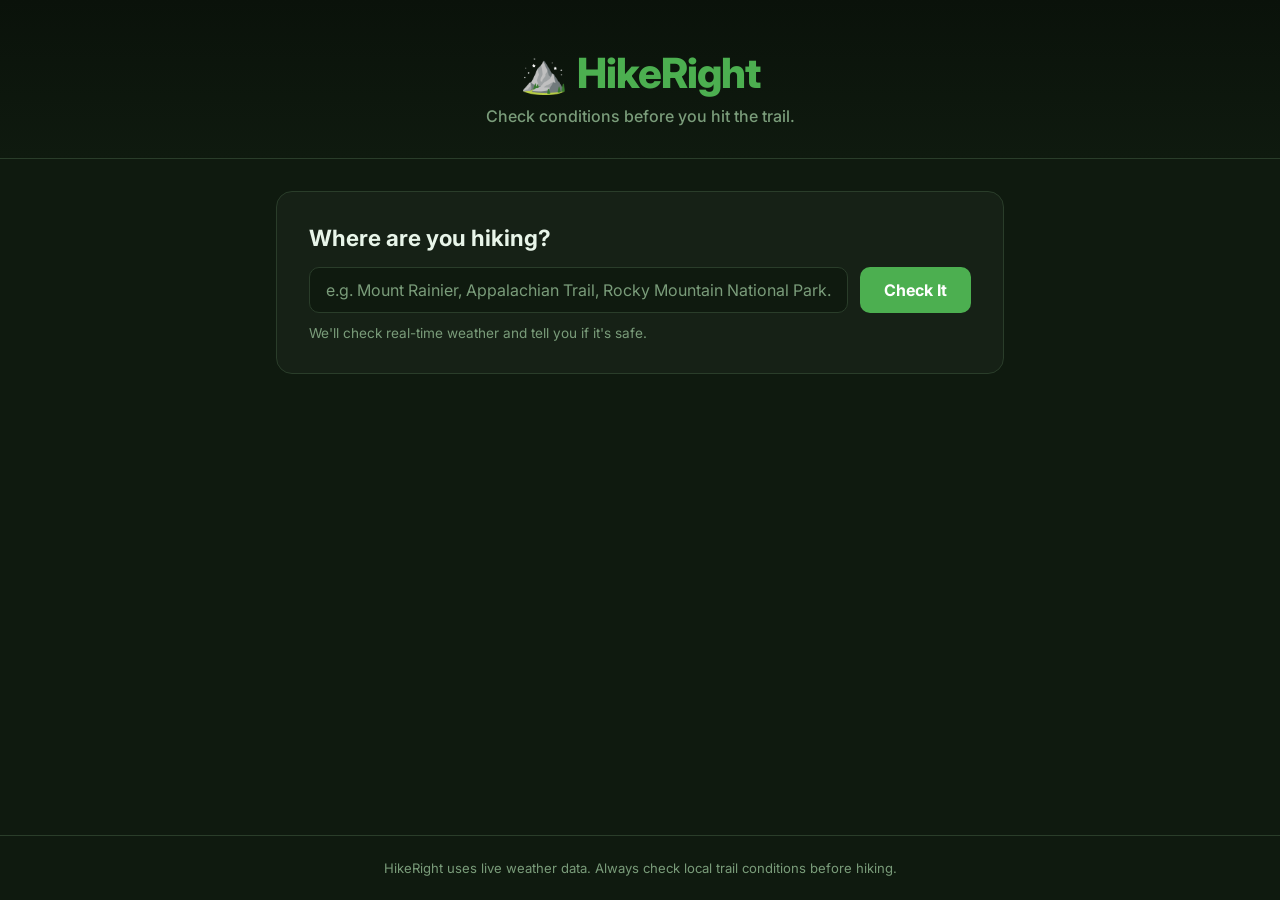
==== index.html @ 01661b0c "Initial commit" ====
<!DOCTYPE html>
<html lang="en">
<head>
  <meta charset="UTF-8" />
  <meta name="viewport" content="width=device-width, initial-scale=1.0"/>
  <title>HikeRight – Is It Safe to Hike?</title>
  <link rel="stylesheet" href="style.css" />
</head>
<body>
  <header>
    <div class="logo">
      <span class="logo-icon">⛰️</span>
      <span class="logo-text">HikeRight</span>
    </div>
    <p class="tagline">Check conditions before you hit the trail.</p>
  </header>

  <main>
    <div class="search-card">
      <h2>Where are you hiking?</h2>
      <div class="search-row">
        <input
          type="text"
          id="locationInput"
          placeholder="e.g. Mount Rainier, Appalachian Trail, Rocky Mountain National Park..."
          autocomplete="off"
        />
        <button id="checkBtn">Check It</button>
      </div>
      <p class="hint">We'll check real-time weather and tell you if it's safe.</p>
    </div>

    <div id="loadingState" class="loading hidden">
      <div class="spinner"></div>
      <p>Fetching conditions...</p>
    </div>

    <div id="errorState" class="error-card hidden">
      <span class="error-icon">⚠️</span>
      <p id="errorMsg">Couldn't find that location. Try being more specific.</p>
    </div>

    <div id="resultCard" class="result-card hidden">
      <div class="result-header">
        <div class="location-info">
          <h2 id="locationName">—</h2>
          <p id="locationSub">—</p>
        </div>
        <div id="verdictBadge" class="verdict-badge">—</div>
      </div>

      <div id="verdictMessage" class="verdict-message">—</div>

      <div class="weather-grid">
        <div class="weather-item">
          <span class="w-icon">🌡️</span>
          <span class="w-label">Temperature</span>
          <span class="w-value" id="wTemp">—</span>
        </div>
        <div class="weather-item">
          <span class="w-icon">💧</span>
          <span class="w-label">Precipitation</span>
          <span class="w-value" id="wPrecip">—</span>
        </div>
        <div class="weather-item">
          <span class="w-icon">💨</span>
          <span class="w-label">Wind Speed</span>
          <span class="w-value" id="wWind">—</span>
        </div>
        <div class="weather-item">
          <span class="w-icon">👁️</span>
          <span class="w-label">Conditions</span>
          <span class="w-value" id="wCondition">—</span>
        </div>
        <div class="weather-item">
          <span class="w-icon">🌅</span>
          <span class="w-label">Sunrise</span>
          <span class="w-value" id="wSunrise">—</span>
        </div>
        <div class="weather-item">
          <span class="w-icon">🌇</span>
          <span class="w-label">Sunset</span>
          <span class="w-value" id="wSunset">—</span>
        </div>
      </div>

      <div id="warningsList" class="warnings-list hidden">
        <h3>⚠️ Warnings</h3>
        <ul id="warningsUl"></ul>
      </div>

      <div id="tipsList" class="tips-list">
        <h3>💡 Tips for this hike</h3>
        <ul id="tipsUl"></ul>
      </div>

      <p class="elevation-note" id="elevationNote"></p>
    </div>
  </main>

  <footer>
    <p>HikeRight uses live weather data. Always check local trail conditions before hiking.</p>
  </footer>

  <script src="app.js"></script>
</body>
</html>
---- style.css ----
@import url('https://fonts.googleapis.com/css2?family=Inter:wght@400;500;600;700;800&display=swap');

*, *::before, *::after {
  box-sizing: border-box;
  margin: 0;
  padding: 0;
}

:root {
  --green:   #2ecc71;
  --yellow:  #f39c12;
  --red:     #e74c3c;
  --danger:  #8e0000;
  --bg:      #0f1a0f;
  --card:    #162116;
  --card2:   #1e2e1e;
  --border:  #2a3d2a;
  --text:    #e8f5e9;
  --muted:   #7a9c7a;
  --accent:  #4caf50;
}

body {
  font-family: 'Inter', sans-serif;
  background: var(--bg);
  color: var(--text);
  min-height: 100vh;
  display: flex;
  flex-direction: column;
}

/* HEADER */
header {
  text-align: center;
  padding: 3rem 1rem 2rem;
  background: linear-gradient(180deg, #0a120a 0%, var(--bg) 100%);
  border-bottom: 1px solid var(--border);
}

.logo {
  display: flex;
  align-items: center;
  justify-content: center;
  gap: 0.6rem;
  margin-bottom: 0.5rem;
}

.logo-icon { font-size: 2.4rem; }

.logo-text {
  font-size: 2.6rem;
  font-weight: 800;
  color: var(--accent);
  letter-spacing: -1px;
}

.tagline {
  color: var(--muted);
  font-size: 1rem;
  font-weight: 500;
}

/* MAIN */
main {
  flex: 1;
  max-width: 760px;
  width: 100%;
  margin: 0 auto;
  padding: 2rem 1rem;
  display: flex;
  flex-direction: column;
  gap: 1.5rem;
}

/* SEARCH CARD */
.search-card {
  background: var(--card);
  border: 1px solid var(--border);
  border-radius: 16px;
  padding: 2rem;
}

.search-card h2 {
  font-size: 1.4rem;
  font-weight: 700;
  margin-bottom: 1rem;
  color: var(--text);
}

.search-row {
  display: flex;
  gap: 0.75rem;
}

#locationInput {
  flex: 1;
  background: var(--bg);
  border: 1.5px solid var(--border);
  border-radius: 10px;
  color: var(--text);
  font-size: 1rem;
  padding: 0.75rem 1rem;
  outline: none;
  transition: border-color 0.2s;
  font-family: inherit;
}

#locationInput:focus {
  border-color: var(--accent);
}

#locationInput::placeholder {
  color: var(--muted);
}

#checkBtn {
  background: var(--accent);
  color: #fff;
  border: none;
  border-radius: 10px;
  font-size: 1rem;
  font-weight: 700;
  padding: 0.75rem 1.5rem;
  cursor: pointer;
  transition: background 0.2s, transform 0.1s;
  font-family: inherit;
  white-space: nowrap;
}

#checkBtn:hover { background: #43a047; }
#checkBtn:active { transform: scale(0.97); }

.hint {
  color: var(--muted);
  font-size: 0.85rem;
  margin-top: 0.75rem;
}

/* LOADING */
.loading {
  text-align: center;
  padding: 2rem;
  color: var(--muted);
}

.spinner {
  width: 40px;
  height: 40px;
  border: 3px solid var(--border);
  border-top-color: var(--accent);
  border-radius: 50%;
  animation: spin 0.8s linear infinite;
  margin: 0 auto 1rem;
}

@keyframes spin { to { transform: rotate(360deg); } }

/* ERROR */
.error-card {
  background: #2a1010;
  border: 1px solid #5c2020;
  border-radius: 16px;
  padding: 1.5rem;
  display: flex;
  align-items: center;
  gap: 1rem;
  color: #f5a0a0;
}

.error-icon { font-size: 1.5rem; }

/* RESULT CARD */
.result-card {
  background: var(--card);
  border: 1px solid var(--border);
  border-radius: 16px;
  padding: 2rem;
  display: flex;
  flex-direction: column;
  gap: 1.5rem;
  animation: fadeUp 0.4s ease;
}

@keyframes fadeUp {
  from { opacity: 0; transform: translateY(16px); }
  to   { opacity: 1; transform: translateY(0); }
}

.result-header {
  display: flex;
  justify-content: space-between;
  align-items: flex-start;
  gap: 1rem;
  flex-wrap: wrap;
}

.location-info h2 {
  font-size: 1.5rem;
  font-weight: 800;
  line-height: 1.2;
}

.location-info p {
  color: var(--muted);
  font-size: 0.9rem;
  margin-top: 0.25rem;
}

/* VERDICT BADGE */
.verdict-badge {
  font-size: 0.9rem;
  font-weight: 800;
  padding: 0.5rem 1.1rem;
  border-radius: 999px;
  text-transform: uppercase;
  letter-spacing: 0.5px;
  white-space: nowrap;
}

.verdict-badge.great    { background: #1a4d2e; color: var(--green);  border: 1.5px solid var(--green); }
.verdict-badge.okay     { background: #3d2e00; color: var(--yellow); border: 1.5px solid var(--yellow); }
.verdict-badge.bad      { background: #4d1a1a; color: var(--red);    border: 1.5px solid var(--red); }
.verdict-badge.dangerous { background: #2a0000; color: #ff6b6b;      border: 1.5px solid #ff6b6b; }

/* VERDICT MESSAGE */
.verdict-message {
  font-size: 1.05rem;
  line-height: 1.6;
  padding: 1rem 1.25rem;
  border-radius: 10px;
  background: var(--card2);
  border-left: 4px solid var(--accent);
}

.verdict-message.great    { border-color: var(--green); }
.verdict-message.okay     { border-color: var(--yellow); }
.verdict-message.bad      { border-color: var(--red); }
.verdict-message.dangerous { border-color: #ff6b6b; }

/* WEATHER GRID */
.weather-grid {
  display: grid;
  grid-template-columns: repeat(3, 1fr);
  gap: 0.75rem;
}

@media (max-width: 520px) {
  .weather-grid { grid-template-columns: repeat(2, 1fr); }
  .search-row { flex-direction: column; }
}

.weather-item {
  background: var(--card2);
  border: 1px solid var(--border);
  border-radius: 12px;
  padding: 1rem;
  display: flex;
  flex-direction: column;
  gap: 0.25rem;
}

.w-icon   { font-size: 1.4rem; }
.w-label  { font-size: 0.75rem; color: var(--muted); font-weight: 600; text-transform: uppercase; letter-spacing: 0.5px; }
.w-value  { font-size: 1rem; font-weight: 700; color: var(--text); }

/* WARNINGS */
.warnings-list {
  background: #2a1010;
  border: 1px solid #5c2020;
  border-radius: 12px;
  padding: 1.25rem;
}

.warnings-list h3 { font-size: 1rem; margin-bottom: 0.75rem; color: #f5a0a0; }
.warnings-list ul { list-style: none; display: flex; flex-direction: column; gap: 0.4rem; }
.warnings-list li { color: #f5a0a0; font-size: 0.92rem; padding-left: 0.25rem; }
.warnings-list li::before { content: "• "; }

/* TIPS */
.tips-list {
  background: var(--card2);
  border: 1px solid var(--border);
  border-radius: 12px;
  padding: 1.25rem;
}

.tips-list h3 { font-size: 1rem; margin-bottom: 0.75rem; color: var(--accent); }
.tips-list ul  { list-style: none; display: flex; flex-direction: column; gap: 0.4rem; }
.tips-list li  { color: var(--text); font-size: 0.92rem; padding-left: 0.25rem; }
.tips-list li::before { content: "• "; color: var(--accent); }

/* ELEVATION NOTE */
.elevation-note {
  color: var(--muted);
  font-size: 0.82rem;
  text-align: center;
}

/* FOOTER */
footer {
  text-align: center;
  padding: 1.5rem;
  color: var(--muted);
  font-size: 0.82rem;
  border-top: 1px solid var(--border);
}

/* UTIL */
.hidden { display: none !important; }
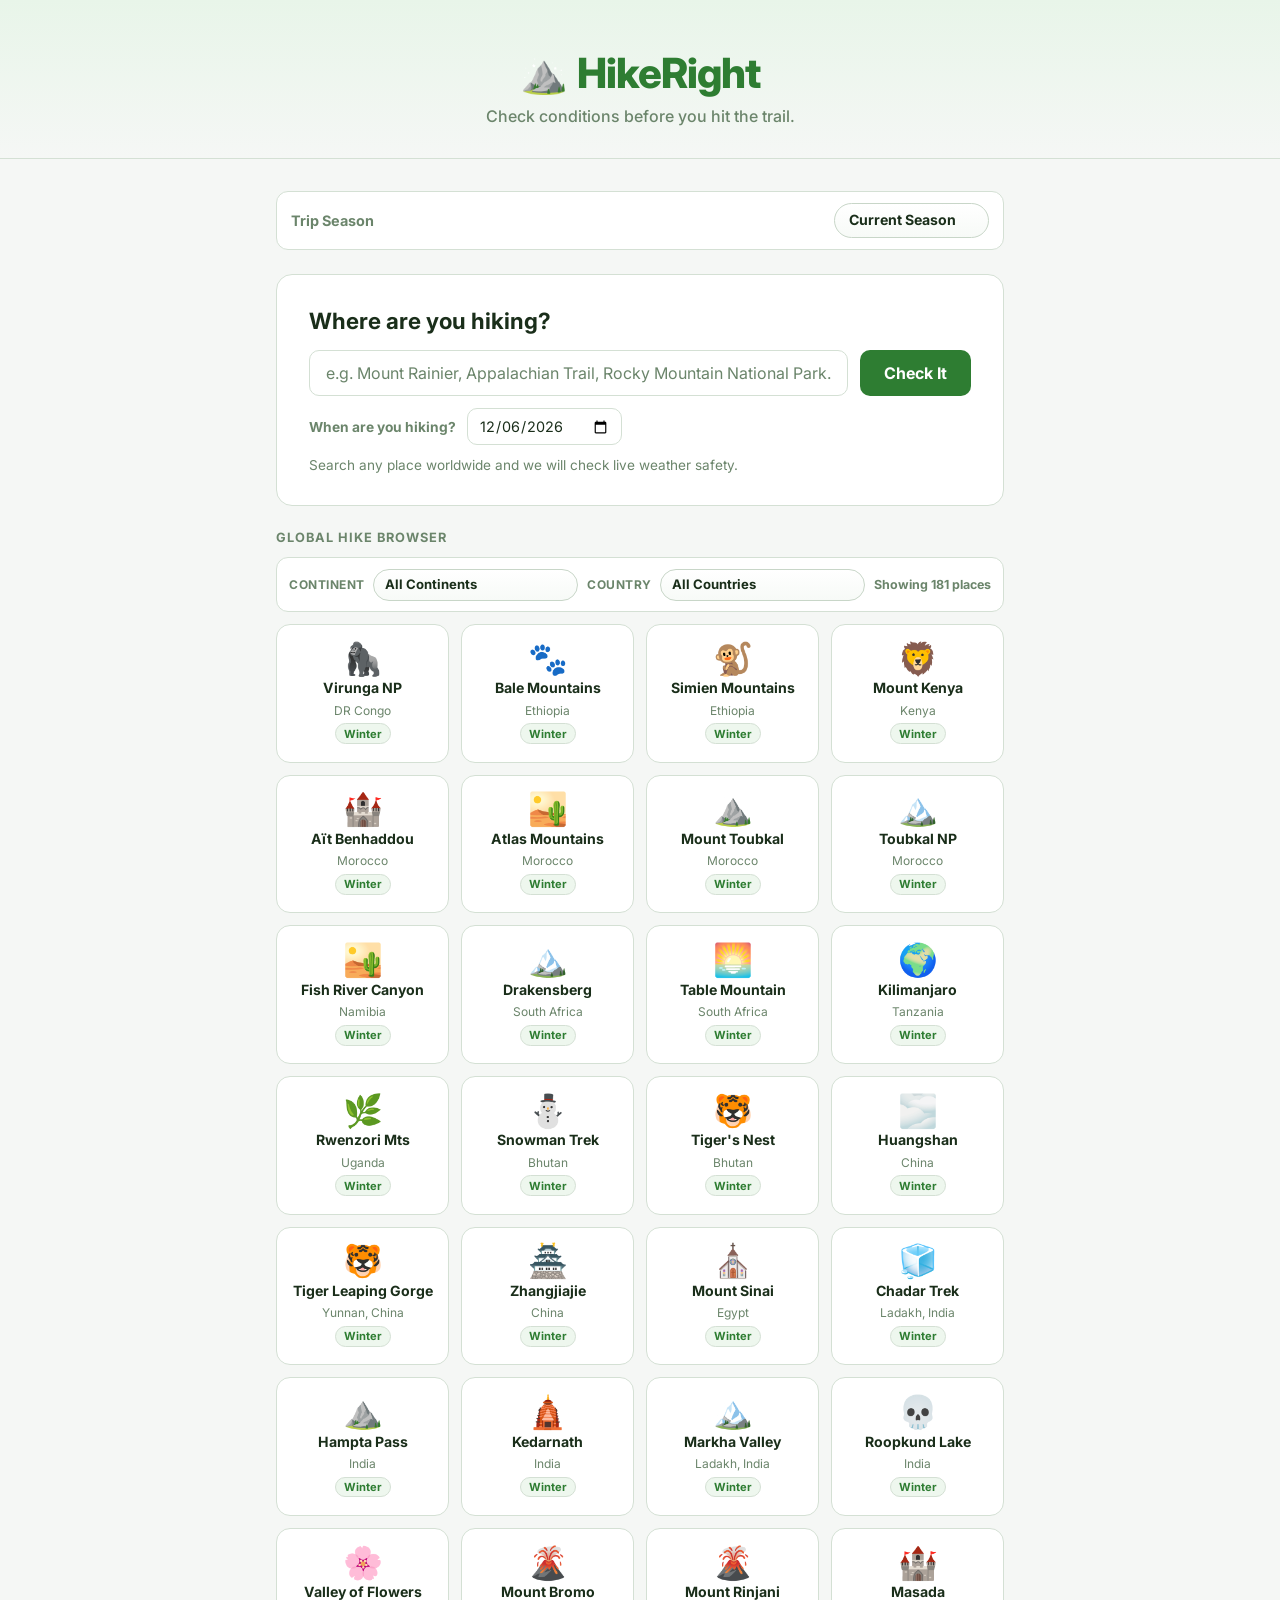
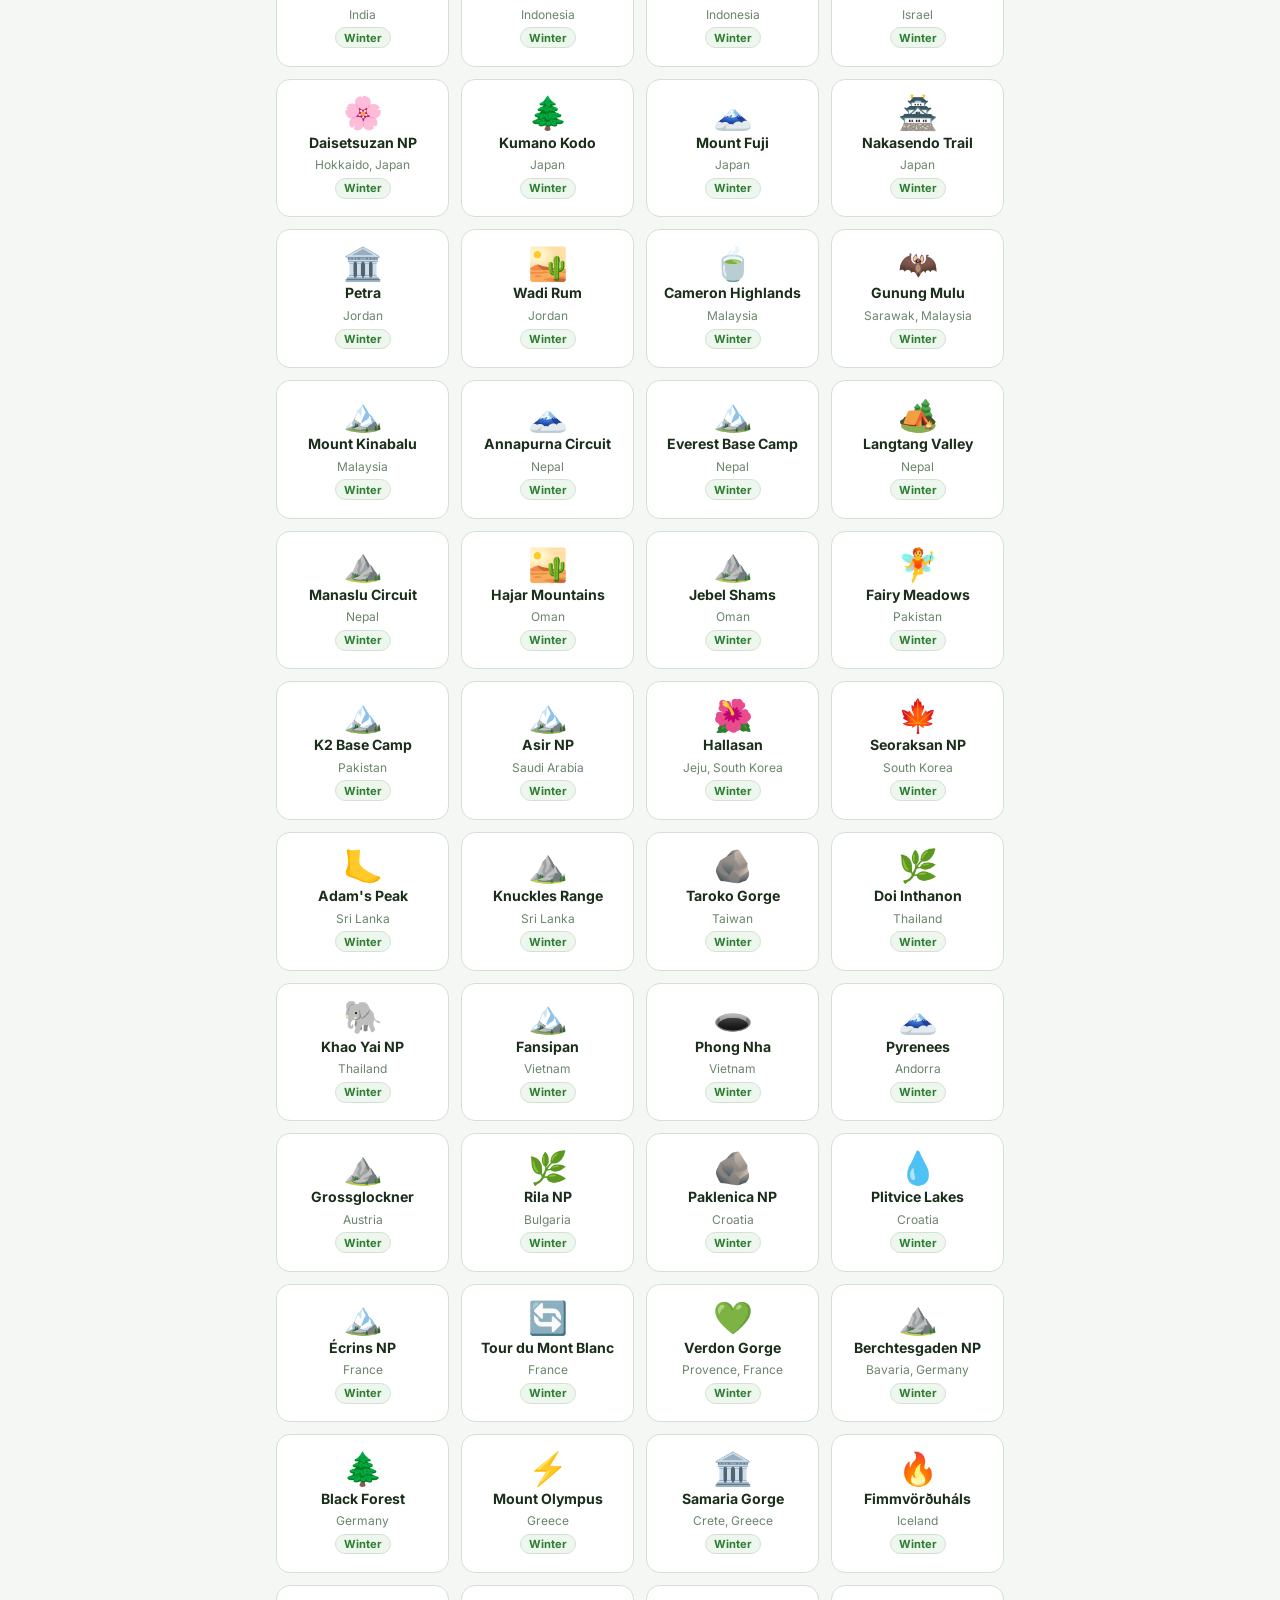
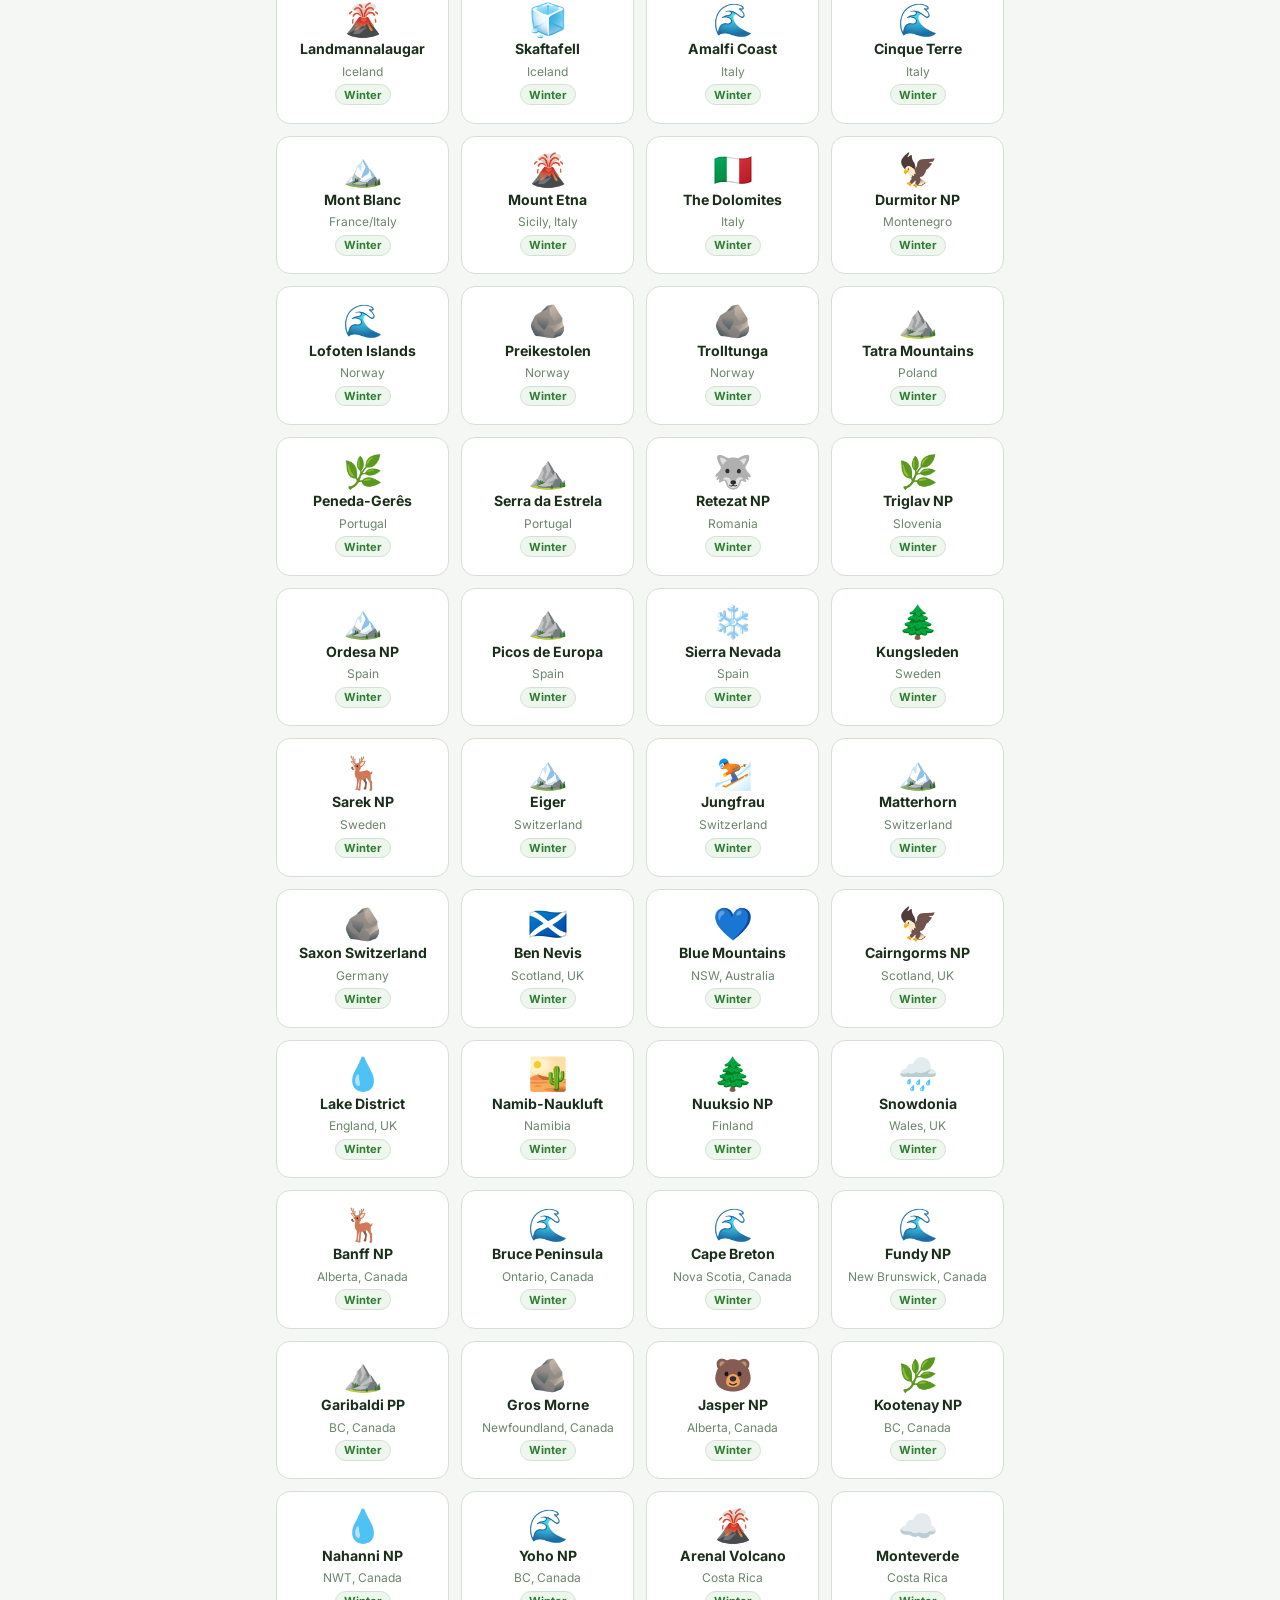
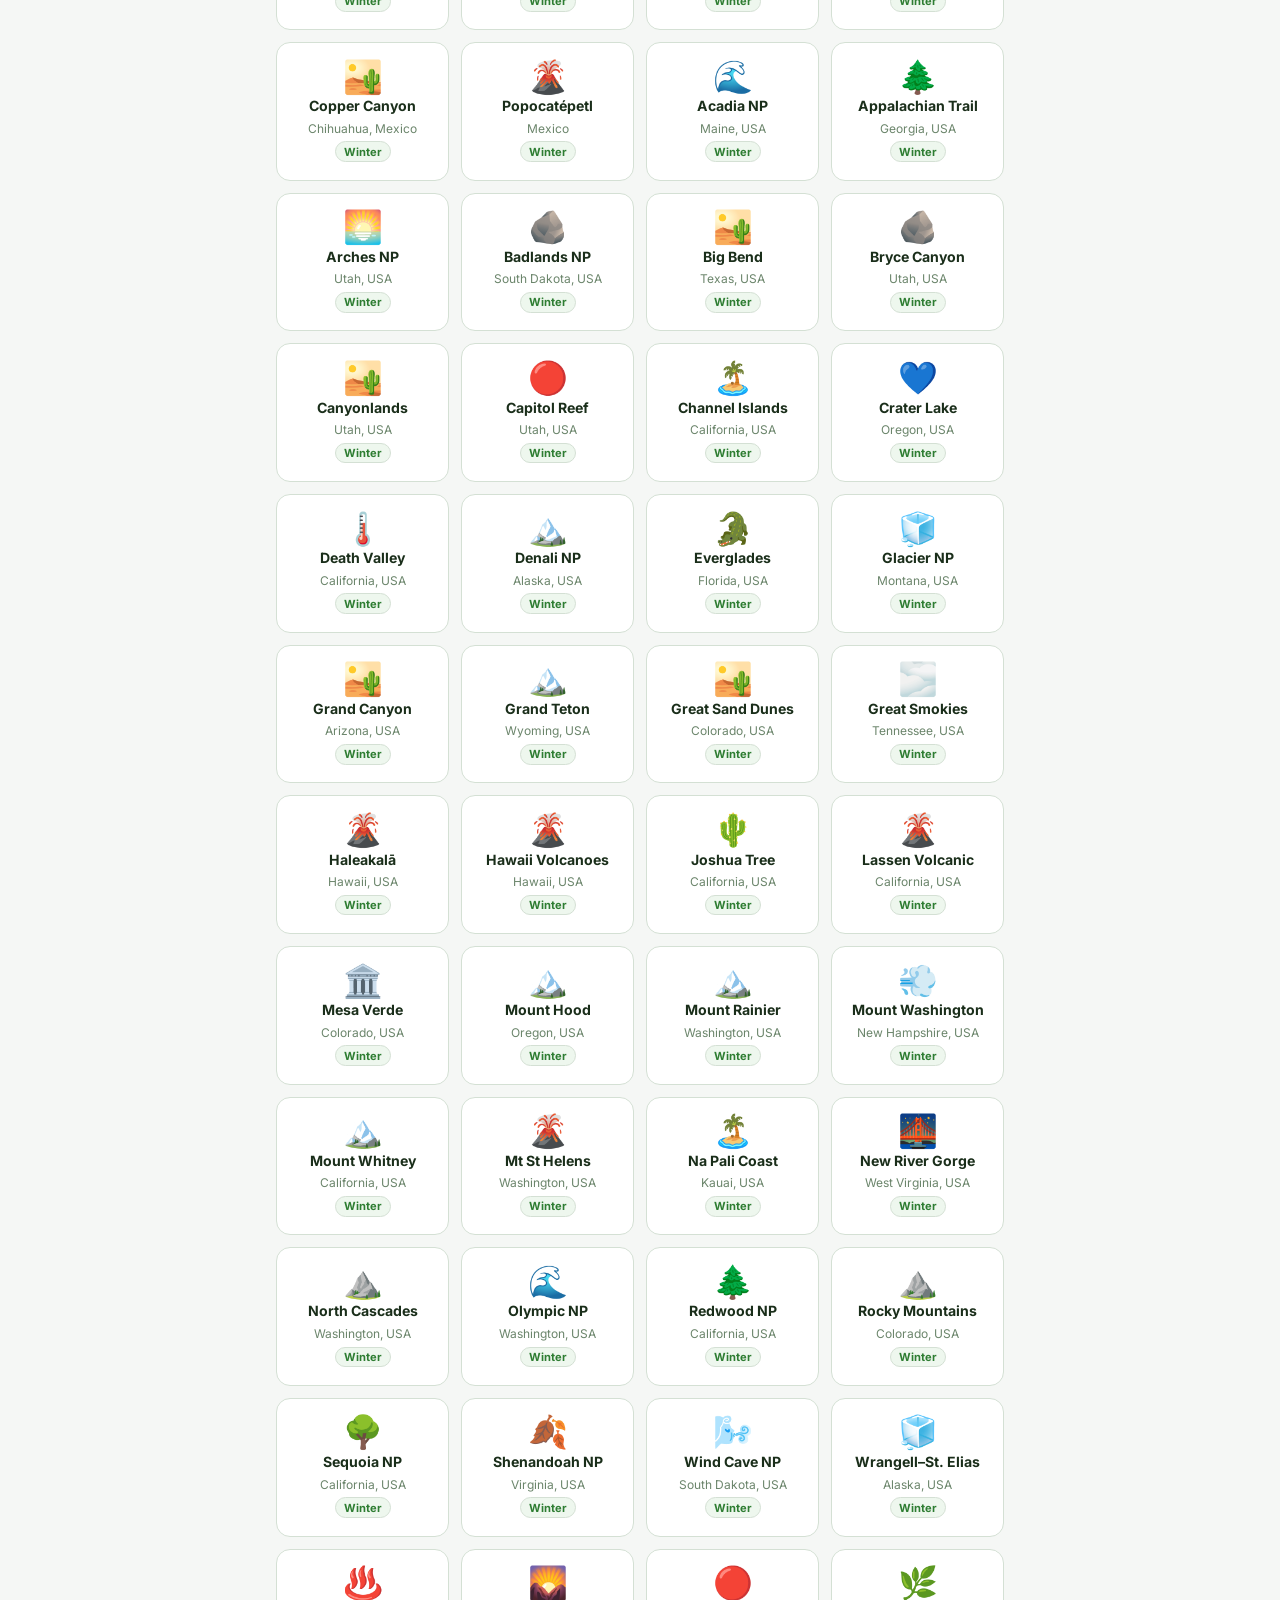
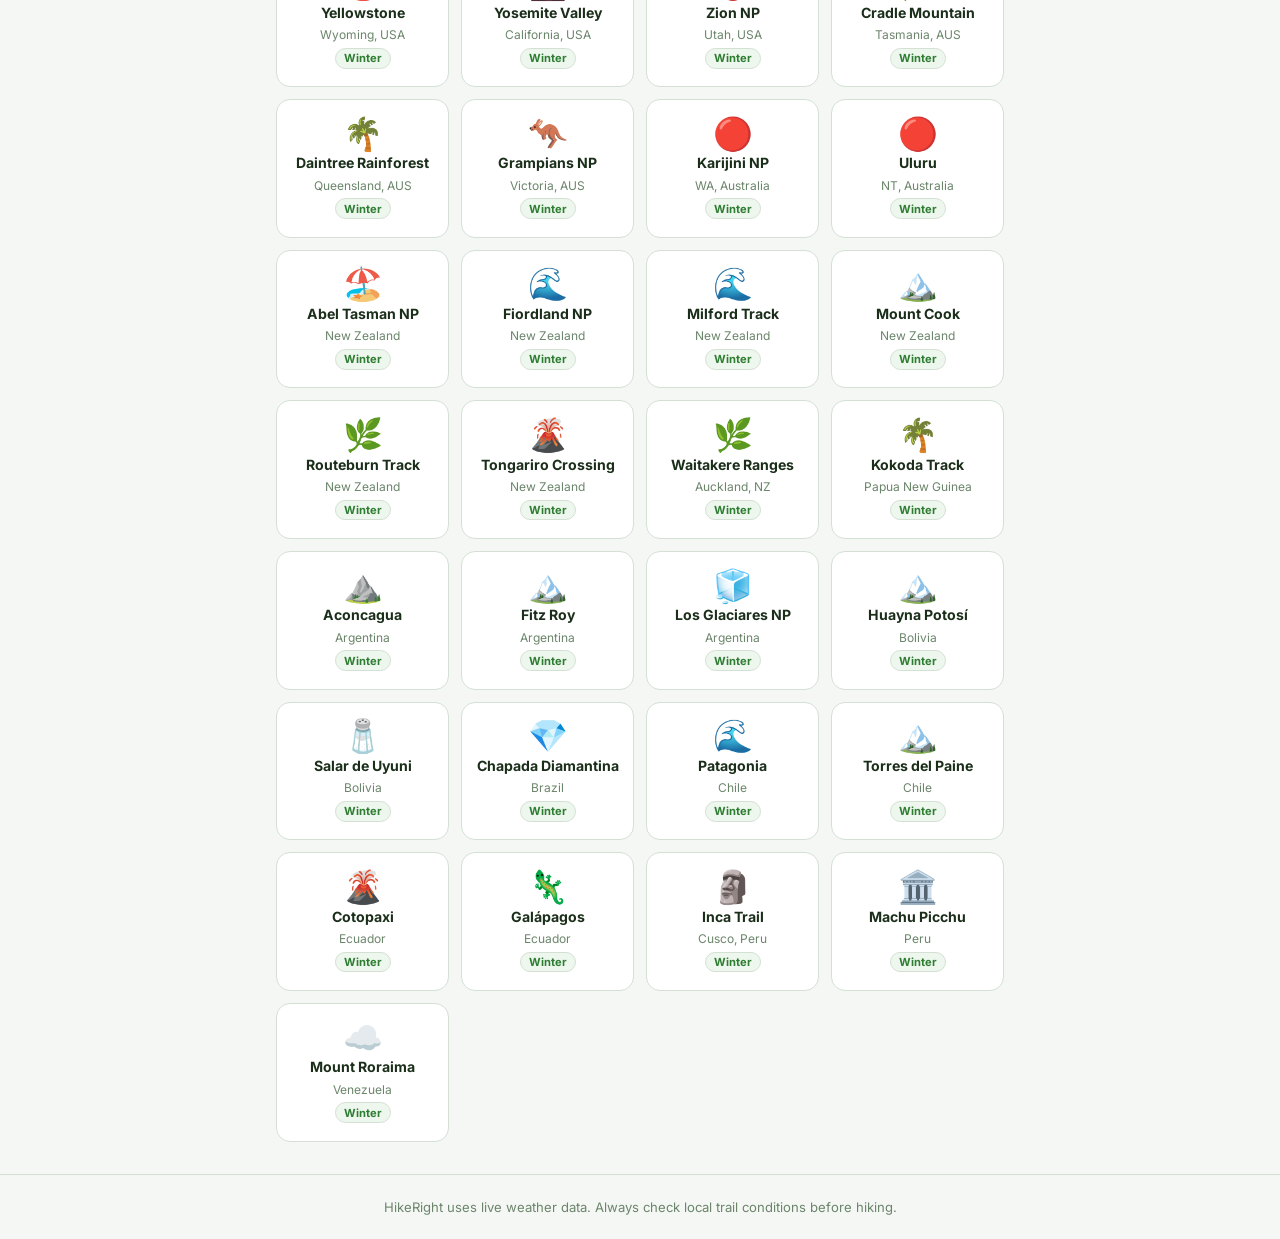
==== commit a5b50952: "Add planner, result page, save-to-calendar, geocoding timeouts, and safety level fix" ====
--- a/index.html
+++ b/index.html
@@ -1,4 +1,4 @@
-<!DOCTYPE html>
+﻿<!DOCTYPE html>
 <html lang="en">
 <head>
   <meta charset="UTF-8" />
@@ -16,6 +16,17 @@
   </header>
 
   <main>
+    <div class="season-banner">
+      <label for="seasonSelect">Trip Season</label>
+      <select id="seasonSelect">
+        <option value="auto">Current Season</option>
+        <option value="spring">Spring</option>
+        <option value="summer">Summer</option>
+        <option value="fall">Fall</option>
+        <option value="winter">Winter</option>
+      </select>
+    </div>
+
     <div class="search-card">
       <h2>Where are you hiking?</h2>
       <div class="search-row">
@@ -27,9 +38,222 @@
         />
         <button id="checkBtn">Check It</button>
       </div>
-      <p class="hint">We'll check real-time weather and tell you if it's safe.</p>
-    </div>
-
+      <div class="date-row">
+        <label for="hikeDateInput">When are you hiking?</label>
+        <input type="date" id="hikeDateInput" />
+      </div>
+      <p class="hint">Search any place worldwide and we will check live weather safety.</p>
+    </div>
+
+    <!-- FEATURED HIKES -->
+    <div class="featured-section">
+      <p class="featured-label">Global Hike Browser</p>
+      <div class="place-organizer">
+        <label for="placeContinent">Continent</label>
+        <select id="placeContinent">
+          <option value="all">All Continents</option>
+        </select>
+        <label for="placeCountry">Country</label>
+        <select id="placeCountry">
+          <option value="all">All Countries</option>
+        </select>
+        <span id="placeCount" class="place-count">Showing all places</span>
+      </div>
+      <div class="featured-grid">
+        <button class="hike-tab" data-query="Mount Rainier, Washington"><span class="ht-icon">🏔️</span><span class="ht-name">Mount Rainier</span><span class="ht-loc">Washington, USA</span></button>
+        <button class="hike-tab" data-query="Yosemite Valley, California"><span class="ht-icon">🌄</span><span class="ht-name">Yosemite Valley</span><span class="ht-loc">California, USA</span></button>
+        <button class="hike-tab" data-query="Zion National Park, Utah"><span class="ht-icon">🔴</span><span class="ht-name">Zion NP</span><span class="ht-loc">Utah, USA</span></button>
+        <button class="hike-tab" data-query="Rocky Mountain National Park, Colorado"><span class="ht-icon">⛰️</span><span class="ht-name">Rocky Mountains</span><span class="ht-loc">Colorado, USA</span></button>
+        <button class="hike-tab" data-query="Grand Canyon, Arizona"><span class="ht-icon">🏜️</span><span class="ht-name">Grand Canyon</span><span class="ht-loc">Arizona, USA</span></button>
+        <button class="hike-tab" data-query="Olympic National Park, Washington"><span class="ht-icon">🌊</span><span class="ht-name">Olympic NP</span><span class="ht-loc">Washington, USA</span></button>
+        <button class="hike-tab" data-query="Glacier National Park, Montana"><span class="ht-icon">🧊</span><span class="ht-name">Glacier NP</span><span class="ht-loc">Montana, USA</span></button>
+        <button class="hike-tab" data-query="Bryce Canyon National Park, Utah"><span class="ht-icon">🪨</span><span class="ht-name">Bryce Canyon</span><span class="ht-loc">Utah, USA</span></button>
+        <button class="hike-tab" data-query="Arches National Park, Utah"><span class="ht-icon">🌅</span><span class="ht-name">Arches NP</span><span class="ht-loc">Utah, USA</span></button>
+        <button class="hike-tab" data-query="Crater Lake National Park, Oregon"><span class="ht-icon">💙</span><span class="ht-name">Crater Lake</span><span class="ht-loc">Oregon, USA</span></button>
+        <button class="hike-tab" data-query="Mount Hood, Oregon"><span class="ht-icon">🏔️</span><span class="ht-name">Mount Hood</span><span class="ht-loc">Oregon, USA</span></button>
+        <button class="hike-tab" data-query="Death Valley National Park, California"><span class="ht-icon">🌡️</span><span class="ht-name">Death Valley</span><span class="ht-loc">California, USA</span></button>
+        <button class="hike-tab" data-query="Joshua Tree National Park, California"><span class="ht-icon">🌵</span><span class="ht-name">Joshua Tree</span><span class="ht-loc">California, USA</span></button>
+        <button class="hike-tab" data-query="Sequoia National Park, California"><span class="ht-icon">🌳</span><span class="ht-name">Sequoia NP</span><span class="ht-loc">California, USA</span></button>
+        <button class="hike-tab" data-query="Mount Whitney, California"><span class="ht-icon">🏔️</span><span class="ht-name">Mount Whitney</span><span class="ht-loc">California, USA</span></button>
+        <button class="hike-tab" data-query="Canyonlands National Park, Utah"><span class="ht-icon">🏜️</span><span class="ht-name">Canyonlands</span><span class="ht-loc">Utah, USA</span></button>
+        <button class="hike-tab" data-query="Capitol Reef National Park, Utah"><span class="ht-icon">🔴</span><span class="ht-name">Capitol Reef</span><span class="ht-loc">Utah, USA</span></button>
+        <button class="hike-tab" data-query="Mount St. Helens, Washington"><span class="ht-icon">🌋</span><span class="ht-name">Mt St Helens</span><span class="ht-loc">Washington, USA</span></button>
+        <button class="hike-tab" data-query="North Cascades National Park, Washington"><span class="ht-icon">⛰️</span><span class="ht-name">North Cascades</span><span class="ht-loc">Washington, USA</span></button>
+        <button class="hike-tab" data-query="Lassen Volcanic National Park, California"><span class="ht-icon">🌋</span><span class="ht-name">Lassen Volcanic</span><span class="ht-loc">California, USA</span></button>
+        <button class="hike-tab" data-query="Appalachian Trail, Georgia"><span class="ht-icon">🌲</span><span class="ht-name">Appalachian Trail</span><span class="ht-loc">Georgia, USA</span></button>
+        <button class="hike-tab" data-query="Great Smoky Mountains, Tennessee"><span class="ht-icon">🌫️</span><span class="ht-name">Great Smokies</span><span class="ht-loc">Tennessee, USA</span></button>
+        <button class="hike-tab" data-query="Shenandoah National Park, Virginia"><span class="ht-icon">🍂</span><span class="ht-name">Shenandoah NP</span><span class="ht-loc">Virginia, USA</span></button>
+        <button class="hike-tab" data-query="Acadia National Park, Maine"><span class="ht-icon">🌊</span><span class="ht-name">Acadia NP</span><span class="ht-loc">Maine, USA</span></button>
+        <button class="hike-tab" data-query="Mount Washington, New Hampshire"><span class="ht-icon">💨</span><span class="ht-name">Mount Washington</span><span class="ht-loc">New Hampshire, USA</span></button>
+        <button class="hike-tab" data-query="Everglades National Park, Florida"><span class="ht-icon">🐊</span><span class="ht-name">Everglades</span><span class="ht-loc">Florida, USA</span></button>
+        <button class="hike-tab" data-query="Big Bend National Park, Texas"><span class="ht-icon">🏜️</span><span class="ht-name">Big Bend</span><span class="ht-loc">Texas, USA</span></button>
+        <button class="hike-tab" data-query="New River Gorge, West Virginia"><span class="ht-icon">🌉</span><span class="ht-name">New River Gorge</span><span class="ht-loc">West Virginia, USA</span></button>
+        <button class="hike-tab" data-query="Denali National Park, Alaska"><span class="ht-icon">🏔️</span><span class="ht-name">Denali NP</span><span class="ht-loc">Alaska, USA</span></button>
+        <button class="hike-tab" data-query="Wrangell-St Elias National Park, Alaska"><span class="ht-icon">🧊</span><span class="ht-name">Wrangell–St. Elias</span><span class="ht-loc">Alaska, USA</span></button>
+        <button class="hike-tab" data-query="Haleakala National Park, Hawaii"><span class="ht-icon">🌋</span><span class="ht-name">Haleakalā</span><span class="ht-loc">Hawaii, USA</span></button>
+        <button class="hike-tab" data-query="Hawaii Volcanoes National Park"><span class="ht-icon">🌋</span><span class="ht-name">Hawaii Volcanoes</span><span class="ht-loc">Hawaii, USA</span></button>
+        <button class="hike-tab" data-query="Na Pali Coast, Kauai, Hawaii"><span class="ht-icon">🏝️</span><span class="ht-name">Na Pali Coast</span><span class="ht-loc">Kauai, USA</span></button>
+        <button class="hike-tab" data-query="Wind Cave National Park, South Dakota"><span class="ht-icon">🌬️</span><span class="ht-name">Wind Cave NP</span><span class="ht-loc">South Dakota, USA</span></button>
+        <button class="hike-tab" data-query="Badlands National Park, South Dakota"><span class="ht-icon">🪨</span><span class="ht-name">Badlands NP</span><span class="ht-loc">South Dakota, USA</span></button>
+        <button class="hike-tab" data-query="Yellowstone National Park, Wyoming"><span class="ht-icon">♨️</span><span class="ht-name">Yellowstone</span><span class="ht-loc">Wyoming, USA</span></button>
+        <button class="hike-tab" data-query="Grand Teton National Park, Wyoming"><span class="ht-icon">🏔️</span><span class="ht-name">Grand Teton</span><span class="ht-loc">Wyoming, USA</span></button>
+        <button class="hike-tab" data-query="Mesa Verde National Park, Colorado"><span class="ht-icon">🏛️</span><span class="ht-name">Mesa Verde</span><span class="ht-loc">Colorado, USA</span></button>
+        <button class="hike-tab" data-query="Great Sand Dunes National Park, Colorado"><span class="ht-icon">🏜️</span><span class="ht-name">Great Sand Dunes</span><span class="ht-loc">Colorado, USA</span></button>
+        <button class="hike-tab" data-query="Channel Islands National Park, California"><span class="ht-icon">🏝️</span><span class="ht-name">Channel Islands</span><span class="ht-loc">California, USA</span></button>
+        <button class="hike-tab" data-query="Redwood National Park, California"><span class="ht-icon">🌲</span><span class="ht-name">Redwood NP</span><span class="ht-loc">California, USA</span></button>
+        <!-- Canada -->
+        <button class="hike-tab" data-query="Banff National Park, Alberta"><span class="ht-icon">🦌</span><span class="ht-name">Banff NP</span><span class="ht-loc">Alberta, Canada</span></button>
+        <button class="hike-tab" data-query="Jasper National Park, Alberta"><span class="ht-icon">🐻</span><span class="ht-name">Jasper NP</span><span class="ht-loc">Alberta, Canada</span></button>
+        <button class="hike-tab" data-query="Yoho National Park, British Columbia"><span class="ht-icon">🌊</span><span class="ht-name">Yoho NP</span><span class="ht-loc">BC, Canada</span></button>
+        <button class="hike-tab" data-query="Garibaldi Provincial Park, BC"><span class="ht-icon">⛰️</span><span class="ht-name">Garibaldi PP</span><span class="ht-loc">BC, Canada</span></button>
+        <button class="hike-tab" data-query="Cape Breton Highlands, Nova Scotia"><span class="ht-icon">🌊</span><span class="ht-name">Cape Breton</span><span class="ht-loc">Nova Scotia, Canada</span></button>
+        <button class="hike-tab" data-query="Gros Morne National Park, Newfoundland"><span class="ht-icon">🪨</span><span class="ht-name">Gros Morne</span><span class="ht-loc">Newfoundland, Canada</span></button>
+        <button class="hike-tab" data-query="Kootenay National Park, BC"><span class="ht-icon">🌿</span><span class="ht-name">Kootenay NP</span><span class="ht-loc">BC, Canada</span></button>
+        <button class="hike-tab" data-query="Nahanni National Park, Northwest Territories"><span class="ht-icon">💧</span><span class="ht-name">Nahanni NP</span><span class="ht-loc">NWT, Canada</span></button>
+        <button class="hike-tab" data-query="Bruce Peninsula National Park, Ontario"><span class="ht-icon">🌊</span><span class="ht-name">Bruce Peninsula</span><span class="ht-loc">Ontario, Canada</span></button>
+        <button class="hike-tab" data-query="Fundy National Park, New Brunswick"><span class="ht-icon">🌊</span><span class="ht-name">Fundy NP</span><span class="ht-loc">New Brunswick, Canada</span></button>
+        <!-- Mexico & Central America -->
+        <button class="hike-tab" data-query="Copper Canyon, Chihuahua, Mexico"><span class="ht-icon">🏜️</span><span class="ht-name">Copper Canyon</span><span class="ht-loc">Chihuahua, Mexico</span></button>
+        <button class="hike-tab" data-query="Popocatepetl Volcano, Mexico"><span class="ht-icon">🌋</span><span class="ht-name">Popocatépetl</span><span class="ht-loc">Mexico</span></button>
+        <button class="hike-tab" data-query="Arenal Volcano, Costa Rica"><span class="ht-icon">🌋</span><span class="ht-name">Arenal Volcano</span><span class="ht-loc">Costa Rica</span></button>
+        <button class="hike-tab" data-query="Monteverde Cloud Forest, Costa Rica"><span class="ht-icon">☁️</span><span class="ht-name">Monteverde</span><span class="ht-loc">Costa Rica</span></button>
+        <!-- South America -->
+        <button class="hike-tab" data-query="Patagonia, Chile"><span class="ht-icon">🌊</span><span class="ht-name">Patagonia</span><span class="ht-loc">Chile</span></button>
+        <button class="hike-tab" data-query="Torres del Paine, Chile"><span class="ht-icon">🏔️</span><span class="ht-name">Torres del Paine</span><span class="ht-loc">Chile</span></button>
+        <button class="hike-tab" data-query="Machu Picchu, Peru"><span class="ht-icon">🏛️</span><span class="ht-name">Machu Picchu</span><span class="ht-loc">Peru</span></button>
+        <button class="hike-tab" data-query="Inca Trail, Cusco, Peru"><span class="ht-icon">🗿</span><span class="ht-name">Inca Trail</span><span class="ht-loc">Cusco, Peru</span></button>
+        <button class="hike-tab" data-query="Roraima Mountain, Venezuela"><span class="ht-icon">☁️</span><span class="ht-name">Mount Roraima</span><span class="ht-loc">Venezuela</span></button>
+        <button class="hike-tab" data-query="Fitz Roy, El Chalten, Argentina"><span class="ht-icon">🏔️</span><span class="ht-name">Fitz Roy</span><span class="ht-loc">Argentina</span></button>
+        <button class="hike-tab" data-query="Aconcagua, Mendoza, Argentina"><span class="ht-icon">⛰️</span><span class="ht-name">Aconcagua</span><span class="ht-loc">Argentina</span></button>
+        <button class="hike-tab" data-query="Cotopaxi Volcano, Ecuador"><span class="ht-icon">🌋</span><span class="ht-name">Cotopaxi</span><span class="ht-loc">Ecuador</span></button>
+        <button class="hike-tab" data-query="Galapagos Islands, Ecuador"><span class="ht-icon">🦎</span><span class="ht-name">Galápagos</span><span class="ht-loc">Ecuador</span></button>
+        <button class="hike-tab" data-query="Chapada Diamantina, Bahia, Brazil"><span class="ht-icon">💎</span><span class="ht-name">Chapada Diamantina</span><span class="ht-loc">Brazil</span></button>
+        <button class="hike-tab" data-query="Huayna Potosi, Bolivia"><span class="ht-icon">🏔️</span><span class="ht-name">Huayna Potosí</span><span class="ht-loc">Bolivia</span></button>
+        <button class="hike-tab" data-query="Salar de Uyuni, Bolivia"><span class="ht-icon">🧂</span><span class="ht-name">Salar de Uyuni</span><span class="ht-loc">Bolivia</span></button>
+        <button class="hike-tab" data-query="Los Glaciares National Park, Argentina"><span class="ht-icon">🧊</span><span class="ht-name">Los Glaciares NP</span><span class="ht-loc">Argentina</span></button>
+        <!-- Europe - Alps -->
+        <button class="hike-tab" data-query="Dolomites, South Tyrol, Italy"><span class="ht-icon">🇮🇹</span><span class="ht-name">The Dolomites</span><span class="ht-loc">Italy</span></button>
+        <button class="hike-tab" data-query="Mont Blanc, Chamonix, France"><span class="ht-icon">🏔️</span><span class="ht-name">Mont Blanc</span><span class="ht-loc">France/Italy</span></button>
+        <button class="hike-tab" data-query="Matterhorn, Zermatt, Switzerland"><span class="ht-icon">🏔️</span><span class="ht-name">Matterhorn</span><span class="ht-loc">Switzerland</span></button>
+        <button class="hike-tab" data-query="Jungfrau, Bernese Alps, Switzerland"><span class="ht-icon">⛷️</span><span class="ht-name">Jungfrau</span><span class="ht-loc">Switzerland</span></button>
+        <button class="hike-tab" data-query="Eiger, Grindelwald, Switzerland"><span class="ht-icon">🏔️</span><span class="ht-name">Eiger</span><span class="ht-loc">Switzerland</span></button>
+        <button class="hike-tab" data-query="Grossglockner, Austria"><span class="ht-icon">⛰️</span><span class="ht-name">Grossglockner</span><span class="ht-loc">Austria</span></button>
+        <button class="hike-tab" data-query="Pyrenees, Andorra"><span class="ht-icon">🗻</span><span class="ht-name">Pyrenees</span><span class="ht-loc">Andorra</span></button>
+        <button class="hike-tab" data-query="Triglav National Park, Slovenia"><span class="ht-icon">🌿</span><span class="ht-name">Triglav NP</span><span class="ht-loc">Slovenia</span></button>
+        <button class="hike-tab" data-query="Picos de Europa, Spain"><span class="ht-icon">⛰️</span><span class="ht-name">Picos de Europa</span><span class="ht-loc">Spain</span></button>
+        <button class="hike-tab" data-query="Tour du Mont Blanc, France"><span class="ht-icon">🔄</span><span class="ht-name">Tour du Mont Blanc</span><span class="ht-loc">France</span></button>
+        <!-- Europe - Nordic & UK -->
+        <button class="hike-tab" data-query="Snowdonia National Park, Wales"><span class="ht-icon">🌧️</span><span class="ht-name">Snowdonia</span><span class="ht-loc">Wales, UK</span></button>
+        <button class="hike-tab" data-query="Ben Nevis, Scotland"><span class="ht-icon">🏴󠁧󠁢󠁳󠁣󠁴󠁿</span><span class="ht-name">Ben Nevis</span><span class="ht-loc">Scotland, UK</span></button>
+        <button class="hike-tab" data-query="Lake District, England"><span class="ht-icon">💧</span><span class="ht-name">Lake District</span><span class="ht-loc">England, UK</span></button>
+        <button class="hike-tab" data-query="Cairngorms National Park, Scotland"><span class="ht-icon">🦅</span><span class="ht-name">Cairngorms NP</span><span class="ht-loc">Scotland, UK</span></button>
+        <button class="hike-tab" data-query="Lofoten Islands, Norway"><span class="ht-icon">🌊</span><span class="ht-name">Lofoten Islands</span><span class="ht-loc">Norway</span></button>
+        <button class="hike-tab" data-query="Trolltunga, Hardanger, Norway"><span class="ht-icon">🪨</span><span class="ht-name">Trolltunga</span><span class="ht-loc">Norway</span></button>
+        <button class="hike-tab" data-query="Preikestolen, Stavanger, Norway"><span class="ht-icon">🪨</span><span class="ht-name">Preikestolen</span><span class="ht-loc">Norway</span></button>
+        <button class="hike-tab" data-query="Kungsleden Trail, Sweden"><span class="ht-icon">🌲</span><span class="ht-name">Kungsleden</span><span class="ht-loc">Sweden</span></button>
+        <button class="hike-tab" data-query="Sarek National Park, Sweden"><span class="ht-icon">🦌</span><span class="ht-name">Sarek NP</span><span class="ht-loc">Sweden</span></button>
+        <button class="hike-tab" data-query="Nuuksio National Park, Finland"><span class="ht-icon">🌲</span><span class="ht-name">Nuuksio NP</span><span class="ht-loc">Finland</span></button>
+        <button class="hike-tab" data-query="Landmannalaugar, Iceland"><span class="ht-icon">🌋</span><span class="ht-name">Landmannalaugar</span><span class="ht-loc">Iceland</span></button>
+        <button class="hike-tab" data-query="Fimmvörðuháls, Iceland"><span class="ht-icon">🔥</span><span class="ht-name">Fimmvörðuháls</span><span class="ht-loc">Iceland</span></button>
+        <button class="hike-tab" data-query="Skaftafell, Vatnajokull, Iceland"><span class="ht-icon">🧊</span><span class="ht-name">Skaftafell</span><span class="ht-loc">Iceland</span></button>
+        <!-- Europe - Mediterranean & Eastern -->
+        <button class="hike-tab" data-query="Cinque Terre, Liguria, Italy"><span class="ht-icon">🌊</span><span class="ht-name">Cinque Terre</span><span class="ht-loc">Italy</span></button>
+        <button class="hike-tab" data-query="Amalfi Coast, Italy"><span class="ht-icon">🌊</span><span class="ht-name">Amalfi Coast</span><span class="ht-loc">Italy</span></button>
+        <button class="hike-tab" data-query="Etna Volcano, Sicily, Italy"><span class="ht-icon">🌋</span><span class="ht-name">Mount Etna</span><span class="ht-loc">Sicily, Italy</span></button>
+        <button class="hike-tab" data-query="Samaria Gorge, Crete, Greece"><span class="ht-icon">🏛️</span><span class="ht-name">Samaria Gorge</span><span class="ht-loc">Crete, Greece</span></button>
+        <button class="hike-tab" data-query="Olympus Mountain, Greece"><span class="ht-icon">⚡</span><span class="ht-name">Mount Olympus</span><span class="ht-loc">Greece</span></button>
+        <button class="hike-tab" data-query="Rila National Park, Bulgaria"><span class="ht-icon">🌿</span><span class="ht-name">Rila NP</span><span class="ht-loc">Bulgaria</span></button>
+        <button class="hike-tab" data-query="Durmitor National Park, Montenegro"><span class="ht-icon">🦅</span><span class="ht-name">Durmitor NP</span><span class="ht-loc">Montenegro</span></button>
+        <button class="hike-tab" data-query="Tatra Mountains, Poland"><span class="ht-icon">⛰️</span><span class="ht-name">Tatra Mountains</span><span class="ht-loc">Poland</span></button>
+        <button class="hike-tab" data-query="Retezat National Park, Romania"><span class="ht-icon">🐺</span><span class="ht-name">Retezat NP</span><span class="ht-loc">Romania</span></button>
+        <button class="hike-tab" data-query="Plitvice Lakes National Park, Croatia"><span class="ht-icon">💧</span><span class="ht-name">Plitvice Lakes</span><span class="ht-loc">Croatia</span></button>
+        <button class="hike-tab" data-query="Paklenica National Park, Croatia"><span class="ht-icon">🪨</span><span class="ht-name">Paklenica NP</span><span class="ht-loc">Croatia</span></button>
+        <button class="hike-tab" data-query="Peneda-Geres National Park, Portugal"><span class="ht-icon">🌿</span><span class="ht-name">Peneda-Gerês</span><span class="ht-loc">Portugal</span></button>
+        <button class="hike-tab" data-query="Serra da Estrela, Portugal"><span class="ht-icon">⛰️</span><span class="ht-name">Serra da Estrela</span><span class="ht-loc">Portugal</span></button>
+        <button class="hike-tab" data-query="Sierra Nevada, Andalusia, Spain"><span class="ht-icon">❄️</span><span class="ht-name">Sierra Nevada</span><span class="ht-loc">Spain</span></button>
+        <button class="hike-tab" data-query="Ordesa National Park, Aragon, Spain"><span class="ht-icon">🏔️</span><span class="ht-name">Ordesa NP</span><span class="ht-loc">Spain</span></button>
+        <button class="hike-tab" data-query="Black Forest, Baden-Württemberg, Germany"><span class="ht-icon">🌲</span><span class="ht-name">Black Forest</span><span class="ht-loc">Germany</span></button>
+        <button class="hike-tab" data-query="Berchtesgaden National Park, Bavaria, Germany"><span class="ht-icon">⛰️</span><span class="ht-name">Berchtesgaden NP</span><span class="ht-loc">Bavaria, Germany</span></button>
+        <button class="hike-tab" data-query="Saxony Switzerland National Park, Germany"><span class="ht-icon">🪨</span><span class="ht-name">Saxon Switzerland</span><span class="ht-loc">Germany</span></button>
+        <button class="hike-tab" data-query="Verdon Gorge, Provence, France"><span class="ht-icon">💚</span><span class="ht-name">Verdon Gorge</span><span class="ht-loc">Provence, France</span></button>
+        <button class="hike-tab" data-query="Ecrins National Park, France"><span class="ht-icon">🏔️</span><span class="ht-name">Écrins NP</span><span class="ht-loc">France</span></button>
+        <!-- Africa -->
+        <button class="hike-tab" data-query="Mount Kilimanjaro, Tanzania"><span class="ht-icon">🌍</span><span class="ht-name">Kilimanjaro</span><span class="ht-loc">Tanzania</span></button>
+        <button class="hike-tab" data-query="Mount Kenya, Kenya"><span class="ht-icon">🦁</span><span class="ht-name">Mount Kenya</span><span class="ht-loc">Kenya</span></button>
+        <button class="hike-tab" data-query="Rwenzori Mountains, Uganda"><span class="ht-icon">🌿</span><span class="ht-name">Rwenzori Mts</span><span class="ht-loc">Uganda</span></button>
+        <button class="hike-tab" data-query="Simien Mountains, Ethiopia"><span class="ht-icon">🐒</span><span class="ht-name">Simien Mountains</span><span class="ht-loc">Ethiopia</span></button>
+        <button class="hike-tab" data-query="Table Mountain, Cape Town, South Africa"><span class="ht-icon">🌅</span><span class="ht-name">Table Mountain</span><span class="ht-loc">South Africa</span></button>
+        <button class="hike-tab" data-query="Drakensberg, KwaZulu-Natal, South Africa"><span class="ht-icon">🏔️</span><span class="ht-name">Drakensberg</span><span class="ht-loc">South Africa</span></button>
+        <button class="hike-tab" data-query="Atlas Mountains, Morocco"><span class="ht-icon">🏜️</span><span class="ht-name">Atlas Mountains</span><span class="ht-loc">Morocco</span></button>
+        <button class="hike-tab" data-query="Mount Toubkal, Morocco"><span class="ht-icon">⛰️</span><span class="ht-name">Mount Toubkal</span><span class="ht-loc">Morocco</span></button>
+        <button class="hike-tab" data-query="Virunga National Park, DRC"><span class="ht-icon">🦍</span><span class="ht-name">Virunga NP</span><span class="ht-loc">DR Congo</span></button>
+        <button class="hike-tab" data-query="Bale Mountains, Ethiopia"><span class="ht-icon">🐾</span><span class="ht-name">Bale Mountains</span><span class="ht-loc">Ethiopia</span></button>
+        <button class="hike-tab" data-query="Namib-Naukluft National Park, Namibia"><span class="ht-icon">🏜️</span><span class="ht-name">Namib-Naukluft</span><span class="ht-loc">Namibia</span></button>
+        <button class="hike-tab" data-query="Fish River Canyon, Namibia"><span class="ht-icon">🏜️</span><span class="ht-name">Fish River Canyon</span><span class="ht-loc">Namibia</span></button>
+        <button class="hike-tab" data-query="Toubkal National Park, Morocco"><span class="ht-icon">🏔️</span><span class="ht-name">Toubkal NP</span><span class="ht-loc">Morocco</span></button>
+        <button class="hike-tab" data-query="Aït Benhaddou, Morocco"><span class="ht-icon">🏰</span><span class="ht-name">Aït Benhaddou</span><span class="ht-loc">Morocco</span></button>
+        <!-- Asia - Himalaya -->
+        <button class="hike-tab" data-query="Everest Base Camp, Nepal"><span class="ht-icon">🏔️</span><span class="ht-name">Everest Base Camp</span><span class="ht-loc">Nepal</span></button>
+        <button class="hike-tab" data-query="Annapurna Circuit, Nepal"><span class="ht-icon">🗻</span><span class="ht-name">Annapurna Circuit</span><span class="ht-loc">Nepal</span></button>
+        <button class="hike-tab" data-query="Langtang Valley, Nepal"><span class="ht-icon">🏕️</span><span class="ht-name">Langtang Valley</span><span class="ht-loc">Nepal</span></button>
+        <button class="hike-tab" data-query="Manaslu Circuit, Nepal"><span class="ht-icon">⛰️</span><span class="ht-name">Manaslu Circuit</span><span class="ht-loc">Nepal</span></button>
+        <button class="hike-tab" data-query="K2 Base Camp, Pakistan"><span class="ht-icon">🏔️</span><span class="ht-name">K2 Base Camp</span><span class="ht-loc">Pakistan</span></button>
+        <button class="hike-tab" data-query="Fairy Meadows, Gilgit-Baltistan, Pakistan"><span class="ht-icon">🧚</span><span class="ht-name">Fairy Meadows</span><span class="ht-loc">Pakistan</span></button>
+        <button class="hike-tab" data-query="Markha Valley, Ladakh, India"><span class="ht-icon">🏔️</span><span class="ht-name">Markha Valley</span><span class="ht-loc">Ladakh, India</span></button>
+        <button class="hike-tab" data-query="Valley of Flowers, Uttarakhand, India"><span class="ht-icon">🌸</span><span class="ht-name">Valley of Flowers</span><span class="ht-loc">India</span></button>
+        <button class="hike-tab" data-query="Tiger's Nest, Paro, Bhutan"><span class="ht-icon">🐯</span><span class="ht-name">Tiger's Nest</span><span class="ht-loc">Bhutan</span></button>
+        <button class="hike-tab" data-query="Snowman Trek, Bhutan"><span class="ht-icon">⛄</span><span class="ht-name">Snowman Trek</span><span class="ht-loc">Bhutan</span></button>
+        <button class="hike-tab" data-query="Roopkund Lake, Uttarakhand, India"><span class="ht-icon">💀</span><span class="ht-name">Roopkund Lake</span><span class="ht-loc">India</span></button>
+        <button class="hike-tab" data-query="Kedarnath, Uttarakhand, India"><span class="ht-icon">🛕</span><span class="ht-name">Kedarnath</span><span class="ht-loc">India</span></button>
+        <button class="hike-tab" data-query="Hampta Pass, Himachal Pradesh, India"><span class="ht-icon">⛰️</span><span class="ht-name">Hampta Pass</span><span class="ht-loc">India</span></button>
+        <button class="hike-tab" data-query="Chadar Trek, Ladakh, India"><span class="ht-icon">🧊</span><span class="ht-name">Chadar Trek</span><span class="ht-loc">Ladakh, India</span></button>
+        <!-- Asia - East & Southeast -->
+        <button class="hike-tab" data-query="Mount Fuji, Japan"><span class="ht-icon">🗻</span><span class="ht-name">Mount Fuji</span><span class="ht-loc">Japan</span></button>
+        <button class="hike-tab" data-query="Kumano Kodo, Wakayama, Japan"><span class="ht-icon">🌲</span><span class="ht-name">Kumano Kodo</span><span class="ht-loc">Japan</span></button>
+        <button class="hike-tab" data-query="Nakasendo Trail, Japan"><span class="ht-icon">🏯</span><span class="ht-name">Nakasendo Trail</span><span class="ht-loc">Japan</span></button>
+        <button class="hike-tab" data-query="Daisetsuzan National Park, Hokkaido, Japan"><span class="ht-icon">🌸</span><span class="ht-name">Daisetsuzan NP</span><span class="ht-loc">Hokkaido, Japan</span></button>
+        <button class="hike-tab" data-query="Hallasan Mountain, Jeju Island, South Korea"><span class="ht-icon">🌺</span><span class="ht-name">Hallasan</span><span class="ht-loc">Jeju, South Korea</span></button>
+        <button class="hike-tab" data-query="Seoraksan National Park, South Korea"><span class="ht-icon">🍁</span><span class="ht-name">Seoraksan NP</span><span class="ht-loc">South Korea</span></button>
+        <button class="hike-tab" data-query="Taroko Gorge, Taiwan"><span class="ht-icon">🪨</span><span class="ht-name">Taroko Gorge</span><span class="ht-loc">Taiwan</span></button>
+        <button class="hike-tab" data-query="Huangshan Yellow Mountain, China"><span class="ht-icon">🌫️</span><span class="ht-name">Huangshan</span><span class="ht-loc">China</span></button>
+        <button class="hike-tab" data-query="Zhangjiajie National Forest Park, China"><span class="ht-icon">🏯</span><span class="ht-name">Zhangjiajie</span><span class="ht-loc">China</span></button>
+        <button class="hike-tab" data-query="Tiger Leaping Gorge, Yunnan, China"><span class="ht-icon">🐯</span><span class="ht-name">Tiger Leaping Gorge</span><span class="ht-loc">Yunnan, China</span></button>
+        <button class="hike-tab" data-query="Kinabalu National Park, Sabah, Malaysia"><span class="ht-icon">🏔️</span><span class="ht-name">Mount Kinabalu</span><span class="ht-loc">Malaysia</span></button>
+        <button class="hike-tab" data-query="Cameron Highlands, Malaysia"><span class="ht-icon">🍵</span><span class="ht-name">Cameron Highlands</span><span class="ht-loc">Malaysia</span></button>
+        <button class="hike-tab" data-query="Rinjani Volcano, Lombok, Indonesia"><span class="ht-icon">🌋</span><span class="ht-name">Mount Rinjani</span><span class="ht-loc">Indonesia</span></button>
+        <button class="hike-tab" data-query="Bromo Tengger, East Java, Indonesia"><span class="ht-icon">🌋</span><span class="ht-name">Mount Bromo</span><span class="ht-loc">Indonesia</span></button>
+        <button class="hike-tab" data-query="Doi Inthanon National Park, Thailand"><span class="ht-icon">🌿</span><span class="ht-name">Doi Inthanon</span><span class="ht-loc">Thailand</span></button>
+        <button class="hike-tab" data-query="Phong Nha Ke Bang, Vietnam"><span class="ht-icon">🕳️</span><span class="ht-name">Phong Nha</span><span class="ht-loc">Vietnam</span></button>
+        <button class="hike-tab" data-query="Fansipan Mountain, Lao Cai, Vietnam"><span class="ht-icon">🏔️</span><span class="ht-name">Fansipan</span><span class="ht-loc">Vietnam</span></button>
+        <button class="hike-tab" data-query="Khao Yai National Park, Thailand"><span class="ht-icon">🐘</span><span class="ht-name">Khao Yai NP</span><span class="ht-loc">Thailand</span></button>
+        <button class="hike-tab" data-query="Gunung Mulu National Park, Sarawak, Malaysia"><span class="ht-icon">🦇</span><span class="ht-name">Gunung Mulu</span><span class="ht-loc">Sarawak, Malaysia</span></button>
+        <button class="hike-tab" data-query="Adam's Peak, Sri Lanka"><span class="ht-icon">🦶</span><span class="ht-name">Adam's Peak</span><span class="ht-loc">Sri Lanka</span></button>
+        <button class="hike-tab" data-query="Knuckles Mountain Range, Sri Lanka"><span class="ht-icon">⛰️</span><span class="ht-name">Knuckles Range</span><span class="ht-loc">Sri Lanka</span></button>
+        <!-- Middle East -->
+        <button class="hike-tab" data-query="Petra, Jordan"><span class="ht-icon">🏛️</span><span class="ht-name">Petra</span><span class="ht-loc">Jordan</span></button>
+        <button class="hike-tab" data-query="Wadi Rum, Jordan"><span class="ht-icon">🏜️</span><span class="ht-name">Wadi Rum</span><span class="ht-loc">Jordan</span></button>
+        <button class="hike-tab" data-query="Masada, Israel"><span class="ht-icon">🏰</span><span class="ht-name">Masada</span><span class="ht-loc">Israel</span></button>
+        <button class="hike-tab" data-query="Mount Sinai, Egypt"><span class="ht-icon">⛪</span><span class="ht-name">Mount Sinai</span><span class="ht-loc">Egypt</span></button>
+        <button class="hike-tab" data-query="Hajar Mountains, Oman"><span class="ht-icon">🏜️</span><span class="ht-name">Hajar Mountains</span><span class="ht-loc">Oman</span></button>
+        <button class="hike-tab" data-query="Jebel Shams, Oman"><span class="ht-icon">⛰️</span><span class="ht-name">Jebel Shams</span><span class="ht-loc">Oman</span></button>
+        <button class="hike-tab" data-query="Asir National Park, Saudi Arabia"><span class="ht-icon">🏔️</span><span class="ht-name">Asir NP</span><span class="ht-loc">Saudi Arabia</span></button>
+        <!-- Oceania -->
+        <button class="hike-tab" data-query="Cradle Mountain, Tasmania, Australia"><span class="ht-icon">🌿</span><span class="ht-name">Cradle Mountain</span><span class="ht-loc">Tasmania, AUS</span></button>
+        <button class="hike-tab" data-query="Blue Mountains National Park, New South Wales"><span class="ht-icon">💙</span><span class="ht-name">Blue Mountains</span><span class="ht-loc">NSW, Australia</span></button>
+        <button class="hike-tab" data-query="Grampians National Park, Victoria, Australia"><span class="ht-icon">🦘</span><span class="ht-name">Grampians NP</span><span class="ht-loc">Victoria, AUS</span></button>
+        <button class="hike-tab" data-query="Karijini National Park, Western Australia"><span class="ht-icon">🔴</span><span class="ht-name">Karijini NP</span><span class="ht-loc">WA, Australia</span></button>
+        <button class="hike-tab" data-query="Uluru, Northern Territory, Australia"><span class="ht-icon">🔴</span><span class="ht-name">Uluru</span><span class="ht-loc">NT, Australia</span></button>
+        <button class="hike-tab" data-query="Tongariro Alpine Crossing, New Zealand"><span class="ht-icon">🌋</span><span class="ht-name">Tongariro Crossing</span><span class="ht-loc">New Zealand</span></button>
+        <button class="hike-tab" data-query="Milford Track, Fiordland, New Zealand"><span class="ht-icon">🌊</span><span class="ht-name">Milford Track</span><span class="ht-loc">New Zealand</span></button>
+        <button class="hike-tab" data-query="Mount Cook National Park, New Zealand"><span class="ht-icon">🏔️</span><span class="ht-name">Mount Cook</span><span class="ht-loc">New Zealand</span></button>
+        <button class="hike-tab" data-query="Routeburn Track, New Zealand"><span class="ht-icon">🌿</span><span class="ht-name">Routeburn Track</span><span class="ht-loc">New Zealand</span></button>
+        <button class="hike-tab" data-query="Abel Tasman National Park, New Zealand"><span class="ht-icon">🏖️</span><span class="ht-name">Abel Tasman NP</span><span class="ht-loc">New Zealand</span></button>
+        <button class="hike-tab" data-query="Kokoda Track, Papua New Guinea"><span class="ht-icon">🌴</span><span class="ht-name">Kokoda Track</span><span class="ht-loc">Papua New Guinea</span></button>
+        <button class="hike-tab" data-query="Fiordland National Park, New Zealand"><span class="ht-icon">🌊</span><span class="ht-name">Fiordland NP</span><span class="ht-loc">New Zealand</span></button>
+        <button class="hike-tab" data-query="Waitakere Ranges, Auckland, New Zealand"><span class="ht-icon">🌿</span><span class="ht-name">Waitakere Ranges</span><span class="ht-loc">Auckland, NZ</span></button>
+        <button class="hike-tab" data-query="Daintree Rainforest, Queensland, Australia"><span class="ht-icon">🌴</span><span class="ht-name">Daintree Rainforest</span><span class="ht-loc">Queensland, AUS</span></button>
+      </div>
+    </div>
     <div id="loadingState" class="loading hidden">
       <div class="spinner"></div>
       <p>Fetching conditions...</p>
@@ -41,60 +265,99 @@
     </div>
 
     <div id="resultCard" class="result-card hidden">
-      <div class="result-header">
+
+      <!-- TOP: location + verdict badge -->
+      <div class="result-top">
         <div class="location-info">
-          <h2 id="locationName">—</h2>
-          <p id="locationSub">—</p>
+          <div class="loc-pin">📍</div>
+          <div>
+            <h2 id="locationName">—</h2>
+            <p id="locationSub">—</p>
+            <p id="seasonContext" class="season-context hidden">—</p>
+          </div>
         </div>
         <div id="verdictBadge" class="verdict-badge">—</div>
       </div>
 
+      <!-- HERO: big temp + condition -->
+      <div class="weather-hero">
+        <div class="hero-left">
+          <div class="hero-temp" id="heroTemp">—</div>
+          <div class="hero-feels">Feels like <span id="heroFeels">—</span></div>
+          <div class="hero-range" id="heroRange">—</div>
+        </div>
+        <div class="hero-right">
+          <div class="hero-icon" id="heroIcon">—</div>
+          <div class="hero-condition" id="heroCondition">—</div>
+        </div>
+      </div>
+
+      <!-- VERDICT MESSAGE -->
       <div id="verdictMessage" class="verdict-message">—</div>
 
-      <div class="weather-grid">
-        <div class="weather-item">
-          <span class="w-icon">🌡️</span>
-          <span class="w-label">Temperature</span>
-          <span class="w-value" id="wTemp">—</span>
-        </div>
-        <div class="weather-item">
-          <span class="w-icon">💧</span>
-          <span class="w-label">Precipitation</span>
-          <span class="w-value" id="wPrecip">—</span>
-        </div>
-        <div class="weather-item">
-          <span class="w-icon">💨</span>
-          <span class="w-label">Wind Speed</span>
-          <span class="w-value" id="wWind">—</span>
-        </div>
-        <div class="weather-item">
-          <span class="w-icon">👁️</span>
-          <span class="w-label">Conditions</span>
-          <span class="w-value" id="wCondition">—</span>
-        </div>
-        <div class="weather-item">
-          <span class="w-icon">🌅</span>
-          <span class="w-label">Sunrise</span>
-          <span class="w-value" id="wSunrise">—</span>
-        </div>
-        <div class="weather-item">
-          <span class="w-icon">🌇</span>
-          <span class="w-label">Sunset</span>
-          <span class="w-value" id="wSunset">—</span>
-        </div>
-      </div>
-
+      <div class="recommend-box">
+        <p class="recommend-title">Hike Guidance</p>
+        <div class="recommend-grid">
+          <div><span class="r-label">Window</span><span id="recTime" class="r-value">—</span></div>
+          <div><span class="r-label">Day Outlook</span><span id="recDay" class="r-value">—</span></div>
+          <div><span class="r-label">Season</span><span id="recSeason" class="r-value">—</span></div>
+        </div>
+      </div>
+
+      <!-- DETAIL GRID -->
+      <div class="detail-grid">
+        <div class="detail-item">
+          <span class="d-label">💧 Humidity</span>
+          <span class="d-value" id="dHumidity">—</span>
+        </div>
+        <div class="detail-item">
+          <span class="d-label">💨 Wind</span>
+          <span class="d-value" id="dWind">—</span>
+        </div>
+        <div class="detail-item">
+          <span class="d-label">🌧️ Precip Today</span>
+          <span class="d-value" id="dPrecip">—</span>
+        </div>
+        <div class="detail-item">
+          <span class="d-label">☀️ UV Index</span>
+          <span class="d-value" id="dUV">—</span>
+        </div>
+        <div class="detail-item">
+          <span class="d-label">⛰️ Elevation</span>
+          <span class="d-value" id="dElevation">—</span>
+        </div>
+        <div class="detail-item">
+          <span class="d-label">🌅 Sunrise</span>
+          <span class="d-value" id="dSunrise">—</span>
+        </div>
+        <div class="detail-item">
+          <span class="d-label">🌇 Sunset</span>
+          <span class="d-value" id="dSunset">—</span>
+        </div>
+        <div class="detail-item">
+          <span class="d-label">🌬️ Max Wind</span>
+          <span class="d-value" id="dMaxWind">—</span>
+        </div>
+      </div>
+
+      <!-- 7-DAY FORECAST CHART -->
+      <div class="chart-section">
+        <h3 class="chart-title">7-Day Forecast</h3>
+        <div id="forecastChart" class="forecast-chart"></div>
+      </div>
+
+      <!-- WARNINGS -->
       <div id="warningsList" class="warnings-list hidden">
         <h3>⚠️ Warnings</h3>
         <ul id="warningsUl"></ul>
       </div>
 
+      <!-- TIPS -->
       <div id="tipsList" class="tips-list">
         <h3>💡 Tips for this hike</h3>
         <ul id="tipsUl"></ul>
       </div>
 
-      <p class="elevation-note" id="elevationNote"></p>
     </div>
   </main>
 
--- a/style.css
+++ b/style.css
@@ -7,17 +7,17 @@
 }
 
 :root {
-  --green:   #2ecc71;
-  --yellow:  #f39c12;
-  --red:     #e74c3c;
-  --danger:  #8e0000;
-  --bg:      #0f1a0f;
-  --card:    #162116;
-  --card2:   #1e2e1e;
-  --border:  #2a3d2a;
-  --text:    #e8f5e9;
-  --muted:   #7a9c7a;
-  --accent:  #4caf50;
+  --green:   #1b8c4e;
+  --yellow:  #c47d00;
+  --red:     #c0392b;
+  --danger:  #7b0000;
+  --bg:      #f5f7f5;
+  --card:    #ffffff;
+  --card2:   #f0f4f0;
+  --border:  #d4e0d4;
+  --text:    #1a2e1a;
+  --muted:   #6b856b;
+  --accent:  #2e7d32;
 }
 
 body {
@@ -33,7 +33,7 @@
 header {
   text-align: center;
   padding: 3rem 1rem 2rem;
-  background: linear-gradient(180deg, #0a120a 0%, var(--bg) 100%);
+  background: linear-gradient(180deg, #e8f5e9 0%, var(--bg) 100%);
   border-bottom: 1px solid var(--border);
 }
 
@@ -72,6 +72,39 @@
   gap: 1.5rem;
 }
 
+.results-main {
+  max-width: 860px;
+}
+
+.back-link {
+  display: inline-block;
+  color: var(--accent);
+  text-decoration: none;
+  font-weight: 700;
+  font-size: 0.92rem;
+}
+
+.back-link:hover {
+  text-decoration: underline;
+}
+
+.planner-link {
+  display: inline-block;
+  margin-left: 0.8rem;
+  color: var(--accent);
+  text-decoration: none;
+  font-weight: 700;
+  font-size: 0.86rem;
+  border: 1px solid var(--border);
+  border-radius: 999px;
+  padding: 0.3rem 0.7rem;
+  background: #fff;
+}
+
+.planner-link:hover {
+  border-color: var(--accent);
+}
+
 /* SEARCH CARD */
 .search-card {
   background: var(--card);
@@ -92,9 +125,88 @@
   gap: 0.75rem;
 }
 
+.date-row {
+  display: flex;
+  align-items: center;
+  gap: 0.7rem;
+  margin-top: 0.75rem;
+}
+
+.date-row label {
+  color: var(--muted);
+  font-size: 0.86rem;
+  font-weight: 700;
+}
+
+.season-banner {
+  display: flex;
+  align-items: center;
+  justify-content: space-between;
+  gap: 0.75rem;
+  background: var(--card);
+  border: 1px solid var(--border);
+  border-radius: 12px;
+  padding: 0.7rem 0.9rem;
+}
+
+.season-banner label {
+  font-size: 0.9rem;
+  color: var(--muted);
+  font-weight: 700;
+}
+
+.season-row {
+  display: flex;
+  align-items: center;
+  gap: 0.6rem;
+  margin-top: 0.75rem;
+}
+
+.season-row label {
+  font-size: 0.86rem;
+  color: var(--muted);
+  font-weight: 600;
+}
+
+#seasonSelect {
+  appearance: none;
+  -webkit-appearance: none;
+  border: 1.5px solid #c8d6c8;
+  background-color: #fff;
+  background-image:
+    linear-gradient(180deg, #ffffff 0%, #f7faf7 100%),
+    url("data:image/svg+xml,%3Csvg xmlns='http://www.w3.org/2000/svg' width='16' height='16' viewBox='0 0 16 16'%3E%3Cpath fill='none' stroke='%231a2e1a' stroke-width='1.7' stroke-linecap='round' stroke-linejoin='round' d='M4 6l4 4 4-4'/%3E%3C/svg%3E");
+  background-repeat: no-repeat, no-repeat;
+  background-position: 0 0, right 0.55rem center;
+  background-size: 100% 100%, 16px;
+  color: var(--text);
+  border-radius: 999px;
+  padding: 0.5rem 2rem 0.5rem 0.85rem;
+  font-size: 0.88rem;
+  font-weight: 700;
+  font-family: inherit;
+  line-height: 1.2;
+  cursor: pointer;
+  transition: border-color 0.2s ease, box-shadow 0.2s ease, transform 0.12s ease;
+}
+
+#seasonSelect:focus {
+  outline: none;
+  border-color: var(--accent);
+  box-shadow: 0 0 0 4px rgba(46, 125, 50, 0.12);
+}
+
+#seasonSelect:hover {
+  border-color: #9fbe9f;
+}
+
+#seasonSelect:active {
+  transform: translateY(1px);
+}
+
 #locationInput {
   flex: 1;
-  background: var(--bg);
+  background: #fff;
   border: 1.5px solid var(--border);
   border-radius: 10px;
   color: var(--text);
@@ -130,10 +242,175 @@
 #checkBtn:hover { background: #43a047; }
 #checkBtn:active { transform: scale(0.97); }
 
+#hikeDateInput {
+  border: 1.5px solid var(--border);
+  background: #fff;
+  color: var(--text);
+  border-radius: 10px;
+  padding: 0.5rem 0.7rem;
+  font-size: 0.9rem;
+  font-family: inherit;
+}
+
+#hikeDateInput:focus {
+  outline: none;
+  border-color: var(--accent);
+  box-shadow: 0 0 0 3px rgba(46, 125, 50, 0.12);
+}
+
 .hint {
   color: var(--muted);
   font-size: 0.85rem;
   margin-top: 0.75rem;
+}
+
+/* FEATURED HIKES */
+.featured-section { display: flex; flex-direction: column; gap: 0.75rem; }
+
+.featured-label {
+  font-size: 0.8rem;
+  font-weight: 700;
+  text-transform: uppercase;
+  letter-spacing: 1px;
+  color: var(--muted);
+}
+
+.place-organizer {
+  display: grid;
+  grid-template-columns: auto minmax(140px, 1fr) auto minmax(140px, 1fr) auto;
+  gap: 0.55rem;
+  align-items: center;
+  background: var(--card);
+  border: 1px solid var(--border);
+  border-radius: 12px;
+  padding: 0.65rem 0.75rem;
+}
+
+.place-organizer label {
+  font-size: 0.75rem;
+  font-weight: 700;
+  color: var(--muted);
+  text-transform: uppercase;
+  letter-spacing: 0.5px;
+}
+
+#placeContinent,
+#placeCountry {
+  appearance: none;
+  -webkit-appearance: none;
+  border: 1.5px solid #c8d6c8;
+  background-color: #fff;
+  background-image:
+    linear-gradient(180deg, #ffffff 0%, #f7faf7 100%),
+    url("data:image/svg+xml,%3Csvg xmlns='http://www.w3.org/2000/svg' width='14' height='14' viewBox='0 0 16 16'%3E%3Cpath fill='none' stroke='%231a2e1a' stroke-width='1.6' stroke-linecap='round' stroke-linejoin='round' d='M4 6l4 4 4-4'/%3E%3C/svg%3E");
+  background-repeat: no-repeat, no-repeat;
+  background-position: 0 0, right 0.45rem center;
+  background-size: 100% 100%, 14px;
+  color: var(--text);
+  border-radius: 999px;
+  padding: 0.45rem 1.65rem 0.45rem 0.7rem;
+  font-size: 0.82rem;
+  font-weight: 700;
+  font-family: inherit;
+  line-height: 1.2;
+  cursor: pointer;
+  transition: border-color 0.2s ease, box-shadow 0.2s ease, transform 0.12s ease;
+}
+
+#placeContinent:hover,
+#placeCountry:hover {
+  border-color: #9fbe9f;
+}
+
+#placeContinent:focus,
+#placeCountry:focus {
+  outline: none;
+  border-color: var(--accent);
+  box-shadow: 0 0 0 3px rgba(46, 125, 50, 0.12);
+}
+
+#placeContinent:active,
+#placeCountry:active {
+  transform: translateY(1px);
+}
+
+.place-count {
+  justify-self: end;
+  font-size: 0.78rem;
+  color: var(--muted);
+  font-weight: 700;
+}
+
+@media (max-width: 760px) {
+  .place-organizer {
+    grid-template-columns: 1fr 1fr;
+  }
+
+  .place-count {
+    grid-column: 1 / -1;
+    justify-self: start;
+  }
+}
+
+.featured-grid {
+  display: grid;
+  grid-template-columns: repeat(4, 1fr);
+  gap: 0.75rem;
+}
+
+@media (max-width: 700px) { .featured-grid { grid-template-columns: repeat(2, 1fr); } }
+@media (max-width: 420px) { .featured-grid { grid-template-columns: 1fr 1fr; } }
+
+.hike-tab {
+  background: var(--card);
+  border: 1.5px solid var(--border);
+  border-radius: 14px;
+  padding: 1.1rem 0.75rem;
+  display: flex;
+  flex-direction: column;
+  align-items: center;
+  gap: 0.35rem;
+  cursor: pointer;
+  transition: border-color 0.2s, background 0.2s, transform 0.15s;
+  text-align: center;
+  font-family: inherit;
+}
+
+.hike-tab:hover {
+  border-color: var(--accent);
+  background: var(--card2);
+  transform: translateY(-2px);
+}
+
+.hike-tab:active { transform: scale(0.97); }
+
+.hike-tab.hidden-by-place {
+  display: none;
+}
+
+.hike-tab.selected {
+  border-color: var(--accent);
+  box-shadow: 0 0 0 2px rgba(46, 125, 50, 0.14);
+}
+
+.ht-icon  { font-size: 2rem; line-height: 1; }
+.ht-name  { font-size: 0.88rem; font-weight: 700; color: var(--text); line-height: 1.2; }
+.ht-loc   { font-size: 0.75rem; color: var(--muted); }
+.ht-season {
+  font-size: 0.7rem;
+  color: var(--accent);
+  font-weight: 700;
+  background: #eef7ee;
+  border: 1px solid var(--border);
+  border-radius: 999px;
+  padding: 0.15rem 0.5rem;
+}
+
+.ht-reco {
+  font-size: 0.66rem;
+  color: var(--muted);
+  font-weight: 600;
+  line-height: 1.25;
 }
 
 /* LOADING */
@@ -157,14 +434,14 @@
 
 /* ERROR */
 .error-card {
-  background: #2a1010;
-  border: 1px solid #5c2020;
+  background: #fdecea;
+  border: 1px solid #f5c6c3;
   border-radius: 16px;
   padding: 1.5rem;
   display: flex;
   align-items: center;
   gap: 1rem;
-  color: #f5a0a0;
+  color: var(--red);
 }
 
 .error-icon { font-size: 1.5rem; }
@@ -184,26 +461,6 @@
 @keyframes fadeUp {
   from { opacity: 0; transform: translateY(16px); }
   to   { opacity: 1; transform: translateY(0); }
-}
-
-.result-header {
-  display: flex;
-  justify-content: space-between;
-  align-items: flex-start;
-  gap: 1rem;
-  flex-wrap: wrap;
-}
-
-.location-info h2 {
-  font-size: 1.5rem;
-  font-weight: 800;
-  line-height: 1.2;
-}
-
-.location-info p {
-  color: var(--muted);
-  font-size: 0.9rem;
-  margin-top: 0.25rem;
 }
 
 /* VERDICT BADGE */
@@ -217,10 +474,10 @@
   white-space: nowrap;
 }
 
-.verdict-badge.great    { background: #1a4d2e; color: var(--green);  border: 1.5px solid var(--green); }
-.verdict-badge.okay     { background: #3d2e00; color: var(--yellow); border: 1.5px solid var(--yellow); }
-.verdict-badge.bad      { background: #4d1a1a; color: var(--red);    border: 1.5px solid var(--red); }
-.verdict-badge.dangerous { background: #2a0000; color: #ff6b6b;      border: 1.5px solid #ff6b6b; }
+.verdict-badge.great    { background: #e8f5e9; color: var(--green);  border: 1.5px solid var(--green); }
+.verdict-badge.okay     { background: #fff8e1; color: var(--yellow); border: 1.5px solid var(--yellow); }
+.verdict-badge.bad      { background: #fdecea; color: var(--red);    border: 1.5px solid var(--red); }
+.verdict-badge.dangerous { background: #fce4e4; color: var(--danger); border: 1.5px solid var(--danger); }
 
 /* VERDICT MESSAGE */
 .verdict-message {
@@ -235,45 +492,186 @@
 .verdict-message.great    { border-color: var(--green); }
 .verdict-message.okay     { border-color: var(--yellow); }
 .verdict-message.bad      { border-color: var(--red); }
-.verdict-message.dangerous { border-color: #ff6b6b; }
-
-/* WEATHER GRID */
-.weather-grid {
+.verdict-message.dangerous { border-color: var(--danger); }
+
+.recommend-box {
+  background: #eef7ee;
+  border: 1px solid var(--border);
+  border-radius: 12px;
+  padding: 0.9rem 1rem;
+}
+
+.recommend-title {
+  font-size: 0.85rem;
+  font-weight: 800;
+  color: var(--accent);
+  text-transform: uppercase;
+  letter-spacing: 0.4px;
+  margin-bottom: 0.55rem;
+}
+
+.recommend-grid {
   display: grid;
   grid-template-columns: repeat(3, 1fr);
-  gap: 0.75rem;
+  gap: 0.6rem;
+}
+
+.r-label {
+  display: block;
+  font-size: 0.72rem;
+  color: var(--muted);
+  font-weight: 600;
+}
+
+.r-value {
+  display: block;
+  font-size: 0.95rem;
+  color: var(--text);
+  font-weight: 700;
+  margin-top: 0.18rem;
+}
+
+/* RESULT TOP */
+.result-top {
+  display: flex;
+  justify-content: space-between;
+  align-items: flex-start;
+  gap: 1rem;
+  flex-wrap: wrap;
+}
+
+.location-info {
+  display: flex;
+  align-items: flex-start;
+  gap: 0.6rem;
+}
+
+.loc-pin { font-size: 1.3rem; margin-top: 2px; }
+
+.location-info h2 {
+  font-size: 1.4rem;
+  font-weight: 800;
+  line-height: 1.2;
+}
+
+.location-info p {
+  color: var(--muted);
+  font-size: 0.88rem;
+  margin-top: 0.2rem;
+}
+
+.season-context {
+  color: var(--accent);
+  font-size: 0.78rem;
+  font-weight: 600;
+  margin-top: 0.25rem;
+}
+
+/* HERO */
+.weather-hero {
+  display: flex;
+  justify-content: space-between;
+  align-items: center;
+  background: linear-gradient(135deg, #e8f5e9, #f1f8f1);
+  border: 1px solid var(--border);
+  border-radius: 16px;
+  padding: 1.75rem 2rem;
+  gap: 1rem;
+}
+
+.hero-left { display: flex; flex-direction: column; gap: 0.3rem; }
+
+.hero-temp {
+  font-size: 4rem;
+  font-weight: 800;
+  line-height: 1;
+  color: var(--text);
+  letter-spacing: -2px;
+}
+
+  .hero-temp-c {
+    display: block;
+    font-size: 1rem;
+    font-weight: 500;
+    color: var(--muted);
+    letter-spacing: 0;
+    margin-top: 0.15rem;
+  }
+
+.hero-feels {
+  font-size: 0.9rem;
+  color: var(--muted);
+}
+
+.hero-range {
+  font-size: 0.9rem;
+  color: var(--muted);
+  font-weight: 600;
+}
+
+.hero-right {
+  display: flex;
+  flex-direction: column;
+  align-items: center;
+  gap: 0.4rem;
+}
+
+.hero-icon { font-size: 3.5rem; line-height: 1; }
+
+.hero-condition {
+  font-size: 0.9rem;
+  font-weight: 600;
+  color: var(--muted);
+  text-align: center;
+}
+
+/* DETAIL GRID */
+.detail-grid {
+  display: grid;
+  grid-template-columns: repeat(4, 1fr);
+  gap: 0.65rem;
+}
+
+@media (max-width: 620px) {
+  .detail-grid { grid-template-columns: repeat(2, 1fr); }
+  .search-row  { flex-direction: column; }
+  .date-row { flex-direction: column; align-items: flex-start; }
+  .season-row { flex-direction: column; align-items: flex-start; }
+  .weather-hero { flex-direction: column; text-align: center; }
+  .recommend-grid { grid-template-columns: 1fr; }
 }
 
 @media (max-width: 520px) {
-  .weather-grid { grid-template-columns: repeat(2, 1fr); }
-  .search-row { flex-direction: column; }
-}
-
-.weather-item {
+  .season-banner {
+    flex-direction: column;
+    align-items: flex-start;
+  }
+}
+
+.detail-item {
   background: var(--card2);
   border: 1px solid var(--border);
   border-radius: 12px;
-  padding: 1rem;
-  display: flex;
-  flex-direction: column;
-  gap: 0.25rem;
-}
-
-.w-icon   { font-size: 1.4rem; }
-.w-label  { font-size: 0.75rem; color: var(--muted); font-weight: 600; text-transform: uppercase; letter-spacing: 0.5px; }
-.w-value  { font-size: 1rem; font-weight: 700; color: var(--text); }
+  padding: 0.85rem 1rem;
+  display: flex;
+  flex-direction: column;
+  gap: 0.3rem;
+}
+
+.d-label { font-size: 0.75rem; color: var(--muted); font-weight: 600; }
+.d-value { font-size: 1rem; font-weight: 700; color: var(--text); }
 
 /* WARNINGS */
 .warnings-list {
-  background: #2a1010;
-  border: 1px solid #5c2020;
+  background: #fdecea;
+  border: 1px solid #f5c6c3;
   border-radius: 12px;
   padding: 1.25rem;
 }
 
-.warnings-list h3 { font-size: 1rem; margin-bottom: 0.75rem; color: #f5a0a0; }
+.warnings-list h3 { font-size: 1rem; margin-bottom: 0.75rem; color: var(--red); }
 .warnings-list ul { list-style: none; display: flex; flex-direction: column; gap: 0.4rem; }
-.warnings-list li { color: #f5a0a0; font-size: 0.92rem; padding-left: 0.25rem; }
+.warnings-list li { color: #8b2020; font-size: 0.92rem; padding-left: 0.25rem; }
 .warnings-list li::before { content: "• "; }
 
 /* TIPS */
@@ -307,3 +705,229 @@
 
 /* UTIL */
 .hidden { display: none !important; }
+
+/* CHART */
+.chart-section {
+  background: var(--card2);
+  border: 1px solid var(--border);
+  border-radius: 12px;
+  padding: 1.25rem;
+}
+
+.chart-title {
+  font-size: 1rem;
+  font-weight: 700;
+  color: var(--text);
+  margin-bottom: 0.75rem;
+}
+
+.forecast-chart {
+  width: 100%;
+  overflow: hidden;
+}
+
+.planner-save-row {
+  margin-top: 1.2rem;
+  display: flex;
+  flex-direction: column;
+  align-items: flex-start;
+  gap: 0.4rem;
+}
+
+.save-cal-btn {
+  background: #2e7d32;
+  color: #fff;
+  border: none;
+  border-radius: 8px;
+  padding: 0.65rem 1.4rem;
+  font-size: 1rem;
+  font-weight: 600;
+  cursor: pointer;
+  transition: background 0.2s;
+}
+
+.save-cal-btn:hover {
+  background: #1b5e20;
+}
+
+.save-cal-note {
+  font-size: 0.82rem;
+  color: #666;
+  margin: 0;
+}
+
+  background: var(--card2);
+  border: 1px solid var(--border);
+  border-radius: 12px;
+  padding: 1rem;
+}
+
+.planner-sub {
+  color: var(--muted);
+  font-size: 0.85rem;
+  margin-bottom: 0.7rem;
+}
+
+.planner-calendar-grid {
+  display: grid;
+  grid-template-columns: repeat(4, minmax(110px, 1fr));
+  gap: 0.55rem;
+}
+
+.planner-day-btn {
+  border: 1px solid var(--border);
+  background: #fff;
+  border-radius: 10px;
+  padding: 0.55rem;
+  text-align: left;
+  display: flex;
+  flex-direction: column;
+  gap: 0.2rem;
+  cursor: pointer;
+  transition: border-color 0.2s ease, transform 0.1s ease;
+}
+
+.planner-day-btn:hover {
+  border-color: var(--accent);
+}
+
+.planner-day-btn.selected {
+  border-color: var(--accent);
+  box-shadow: 0 0 0 2px rgba(46, 125, 50, 0.14);
+}
+
+.planner-day-week {
+  font-size: 0.75rem;
+  color: var(--muted);
+  font-weight: 700;
+}
+
+.planner-day-date {
+  font-size: 0.9rem;
+  color: var(--text);
+  font-weight: 700;
+}
+
+.planner-date-row {
+  margin-top: 0;
+}
+
+@media (max-width: 760px) {
+  .planner-calendar-grid {
+    grid-template-columns: repeat(2, minmax(120px, 1fr));
+  }
+
+  .planner-link {
+    margin-left: 0;
+    margin-top: 0.6rem;
+  }
+}
+
+.more-wrap {
+  display: flex;
+  flex-direction: column;
+  gap: 0.75rem;
+}
+
+.more-btn {
+  align-self: flex-start;
+  border: 1px solid var(--border);
+  background: #ffffff;
+  color: var(--text);
+  border-radius: 999px;
+  padding: 0.52rem 0.95rem;
+  font-weight: 700;
+  font-size: 0.86rem;
+  font-family: inherit;
+  cursor: pointer;
+  transition: border-color 0.2s ease, box-shadow 0.2s ease, transform 0.1s ease;
+}
+
+.more-btn:hover {
+  border-color: var(--accent);
+}
+
+.more-btn:focus {
+  outline: none;
+  box-shadow: 0 0 0 3px rgba(46, 125, 50, 0.12);
+}
+
+.more-btn:active {
+  transform: translateY(1px);
+}
+
+.more-panel {
+  display: flex;
+  flex-direction: column;
+  gap: 0.9rem;
+}
+
+.more-grid {
+  display: grid;
+  grid-template-columns: 1fr 1fr;
+  gap: 0.75rem;
+}
+
+@media (max-width: 760px) {
+  .more-grid {
+    grid-template-columns: 1fr;
+  }
+}
+
+.reviews-section {
+  background: var(--card2);
+  border: 1px solid var(--border);
+  border-radius: 12px;
+  padding: 1rem;
+}
+
+.reviews-section h3 {
+  font-size: 1rem;
+  color: var(--text);
+  margin-bottom: 0.45rem;
+}
+
+.reviews-note {
+  color: var(--muted);
+  font-size: 0.84rem;
+  margin-bottom: 0.65rem;
+}
+
+.review-links {
+  display: flex;
+  flex-wrap: wrap;
+  gap: 0.45rem;
+  margin-bottom: 0.7rem;
+}
+
+.review-links a {
+  text-decoration: none;
+  color: var(--accent);
+  border: 1px solid var(--border);
+  background: #fff;
+  border-radius: 999px;
+  padding: 0.3rem 0.6rem;
+  font-size: 0.8rem;
+  font-weight: 700;
+}
+
+.review-links a:hover {
+  border-color: var(--accent);
+}
+
+.reviews-section ul {
+  list-style: none;
+  display: flex;
+  flex-direction: column;
+  gap: 0.35rem;
+}
+
+.reviews-section li {
+  color: var(--text);
+  font-size: 0.9rem;
+}
+
+.reviews-section li::before {
+  content: "• ";
+  color: var(--accent);
+}
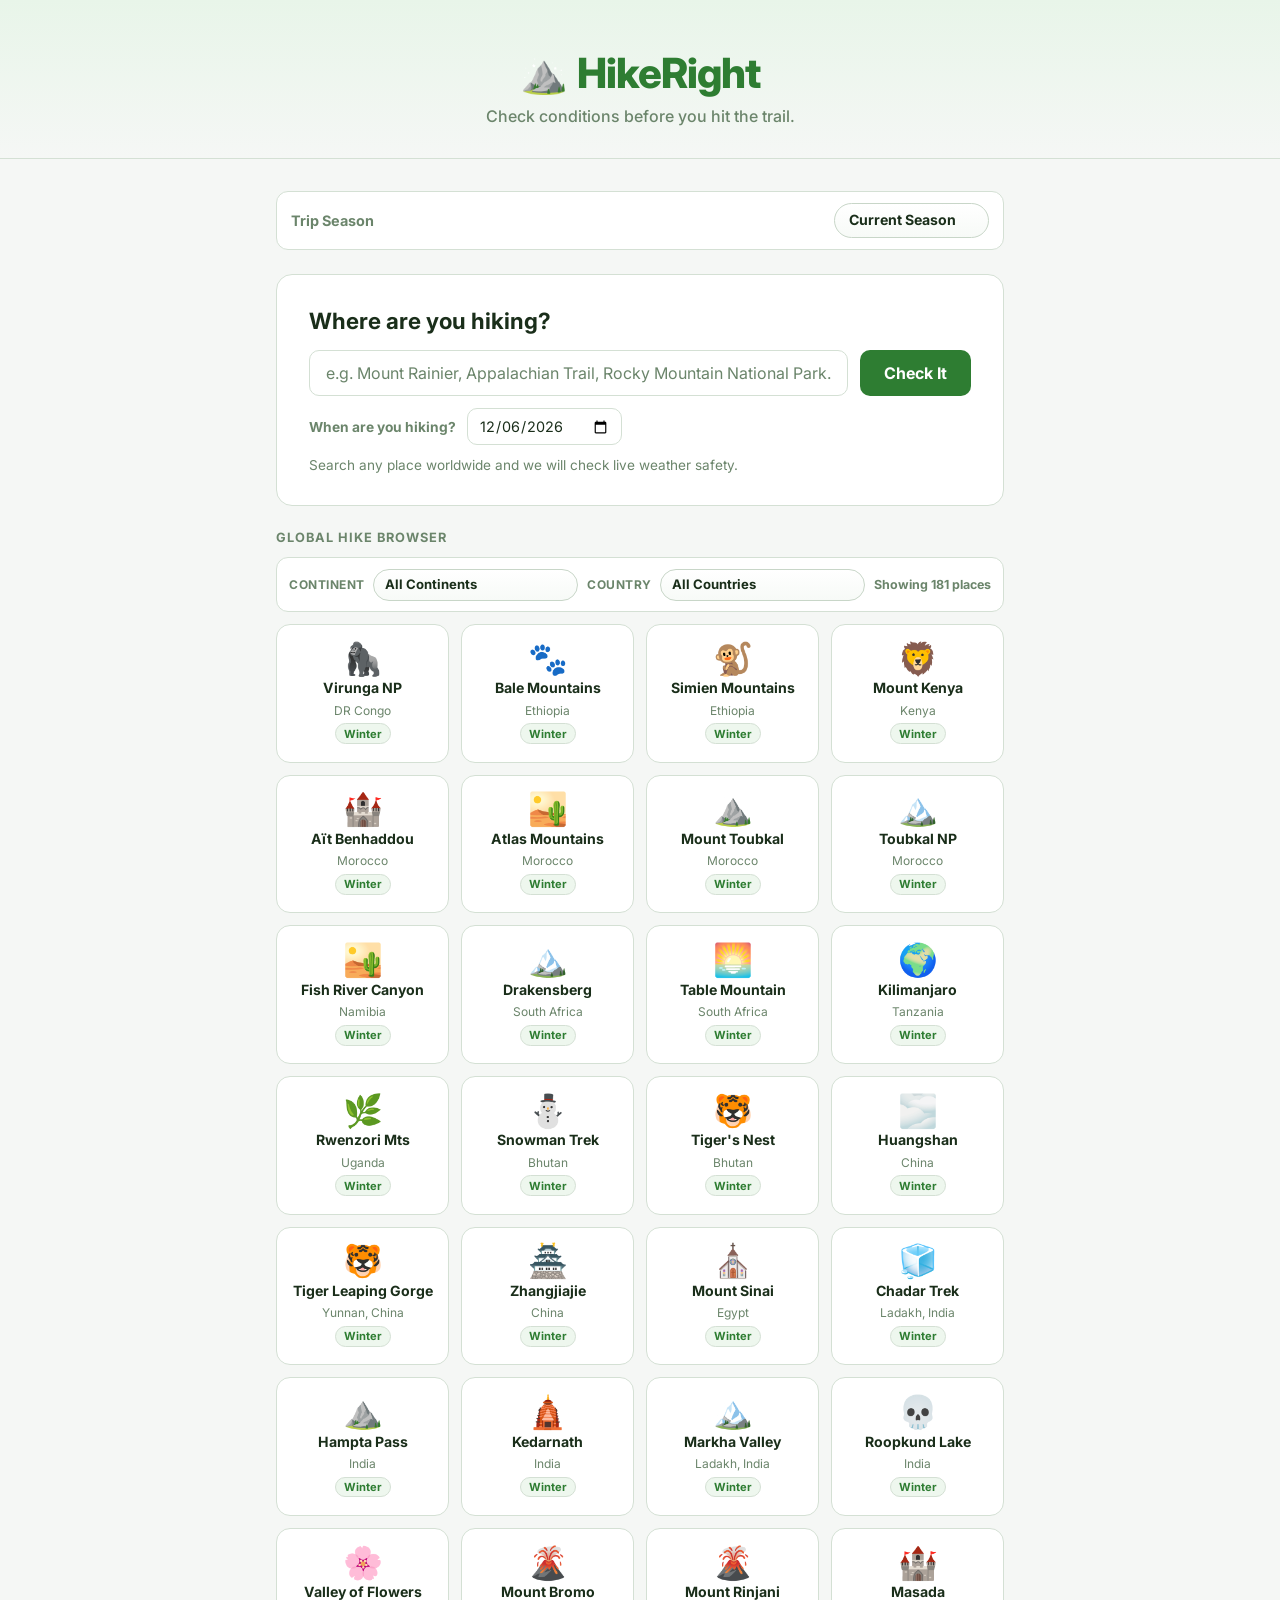
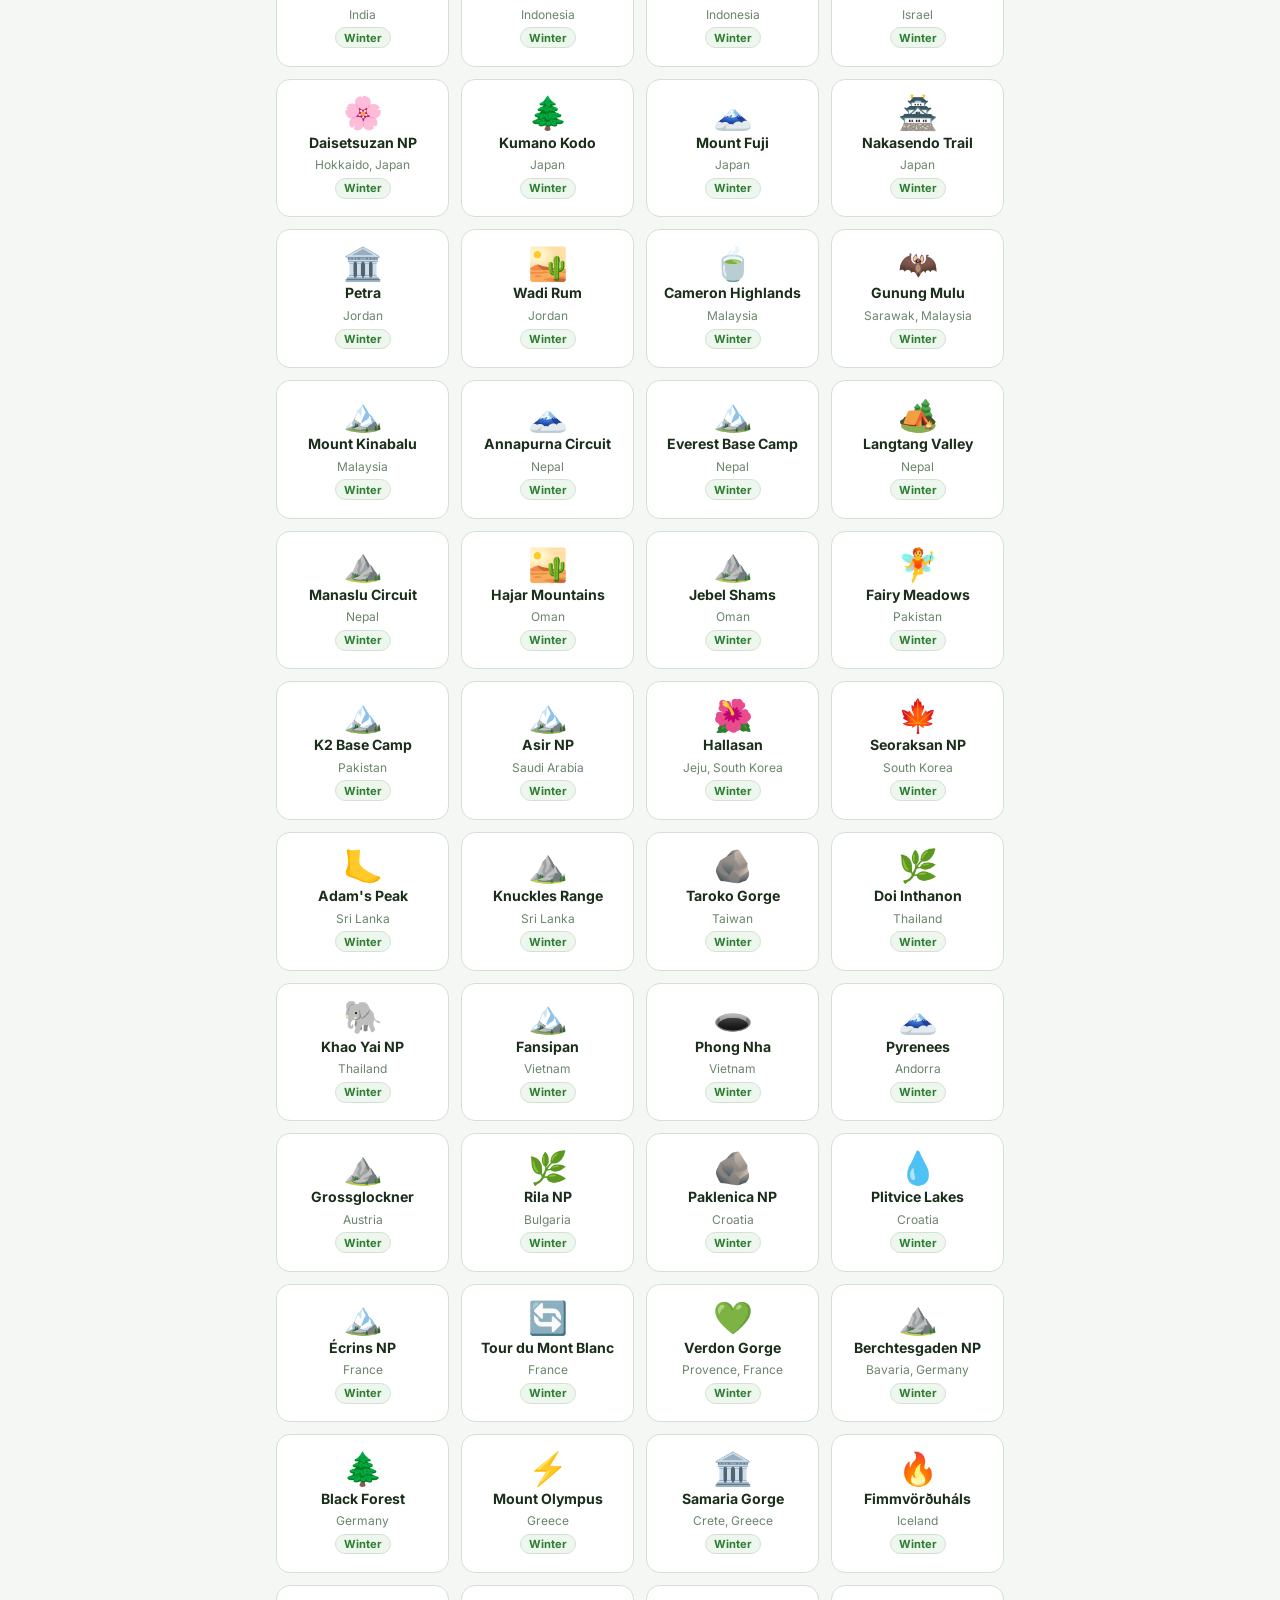
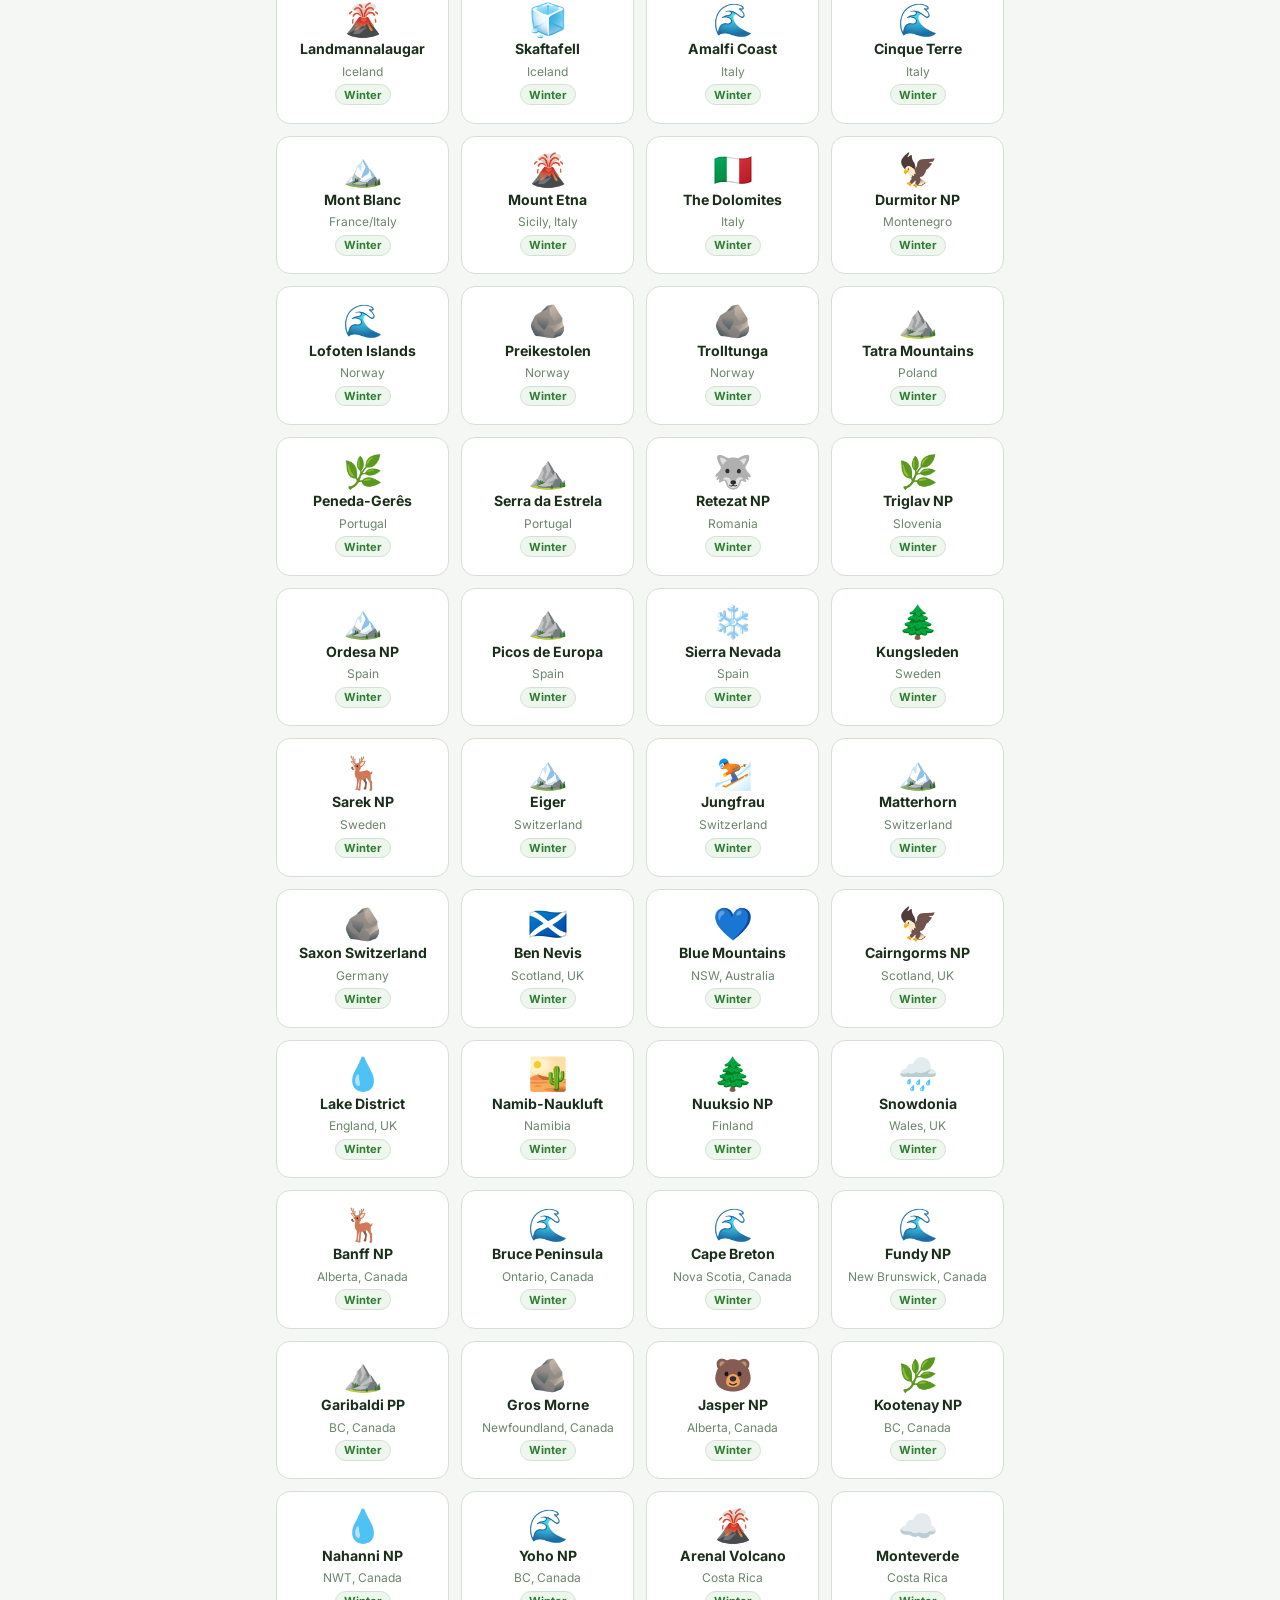
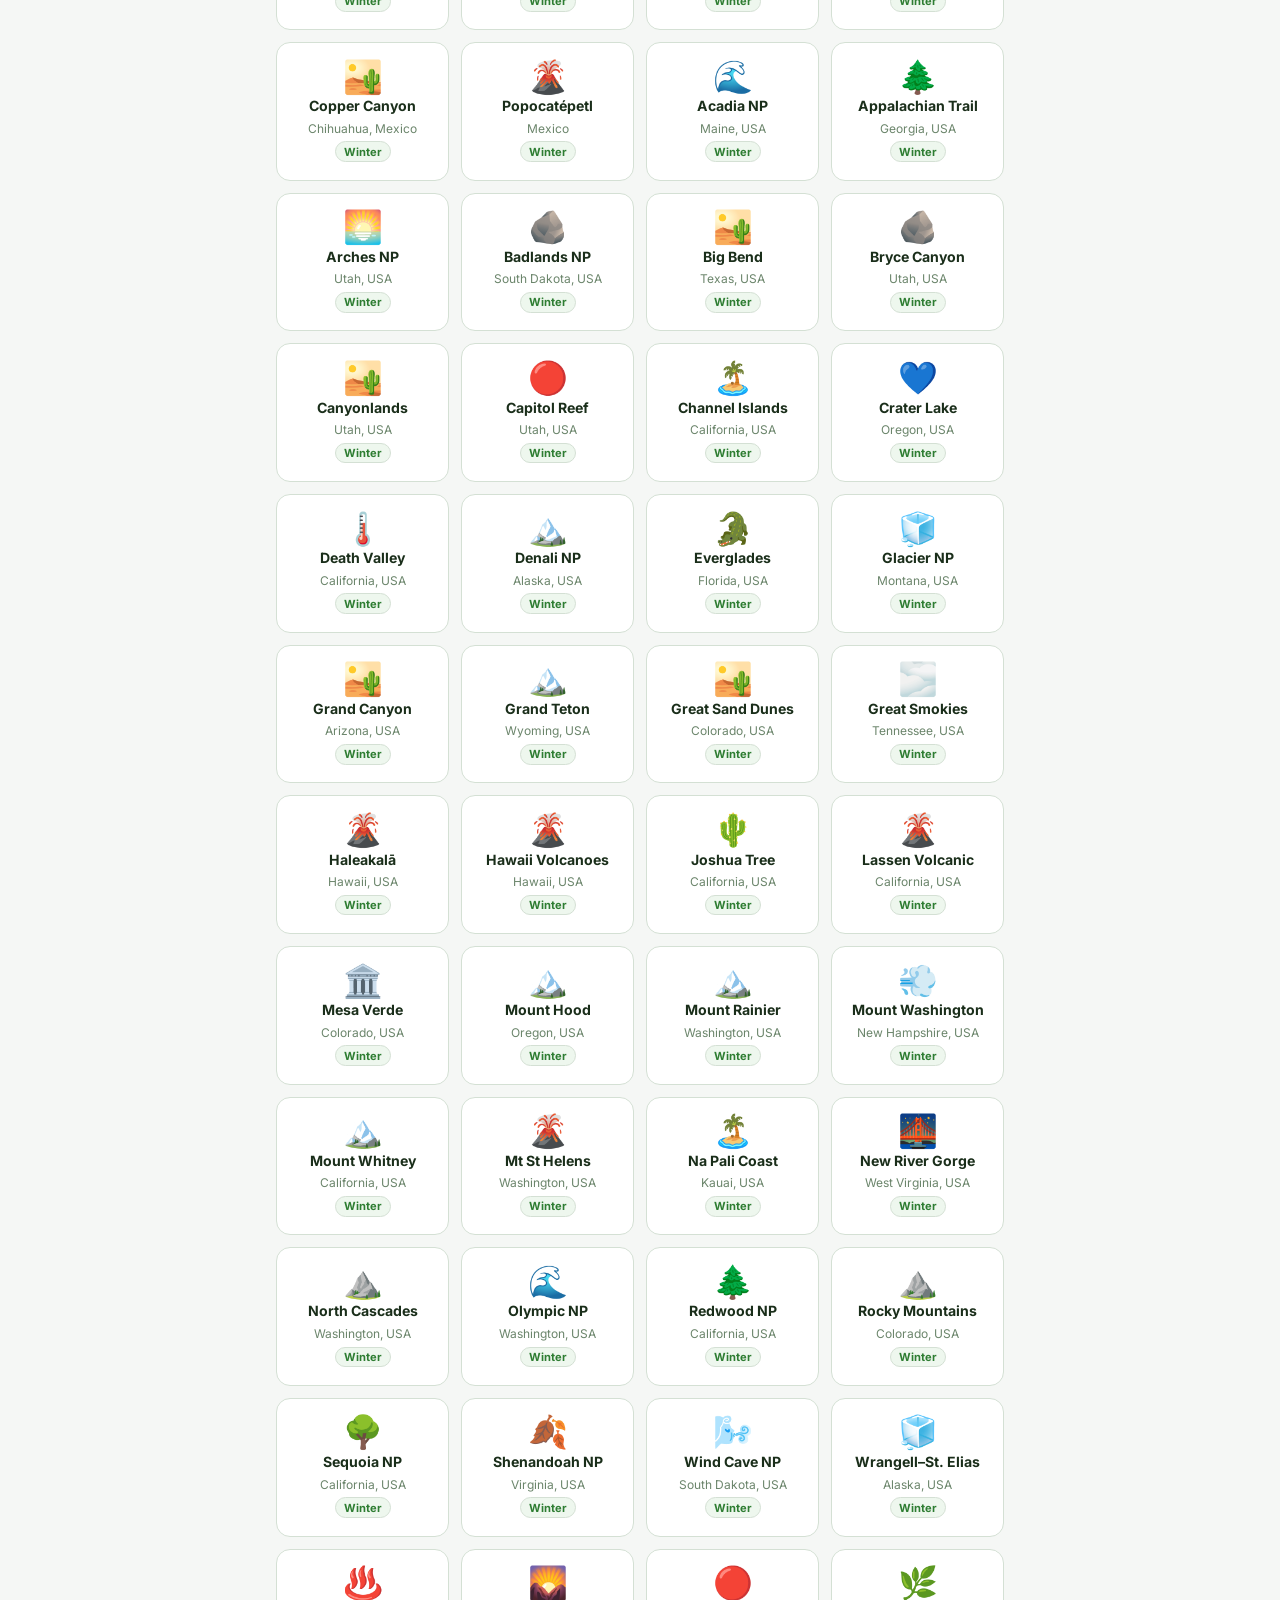
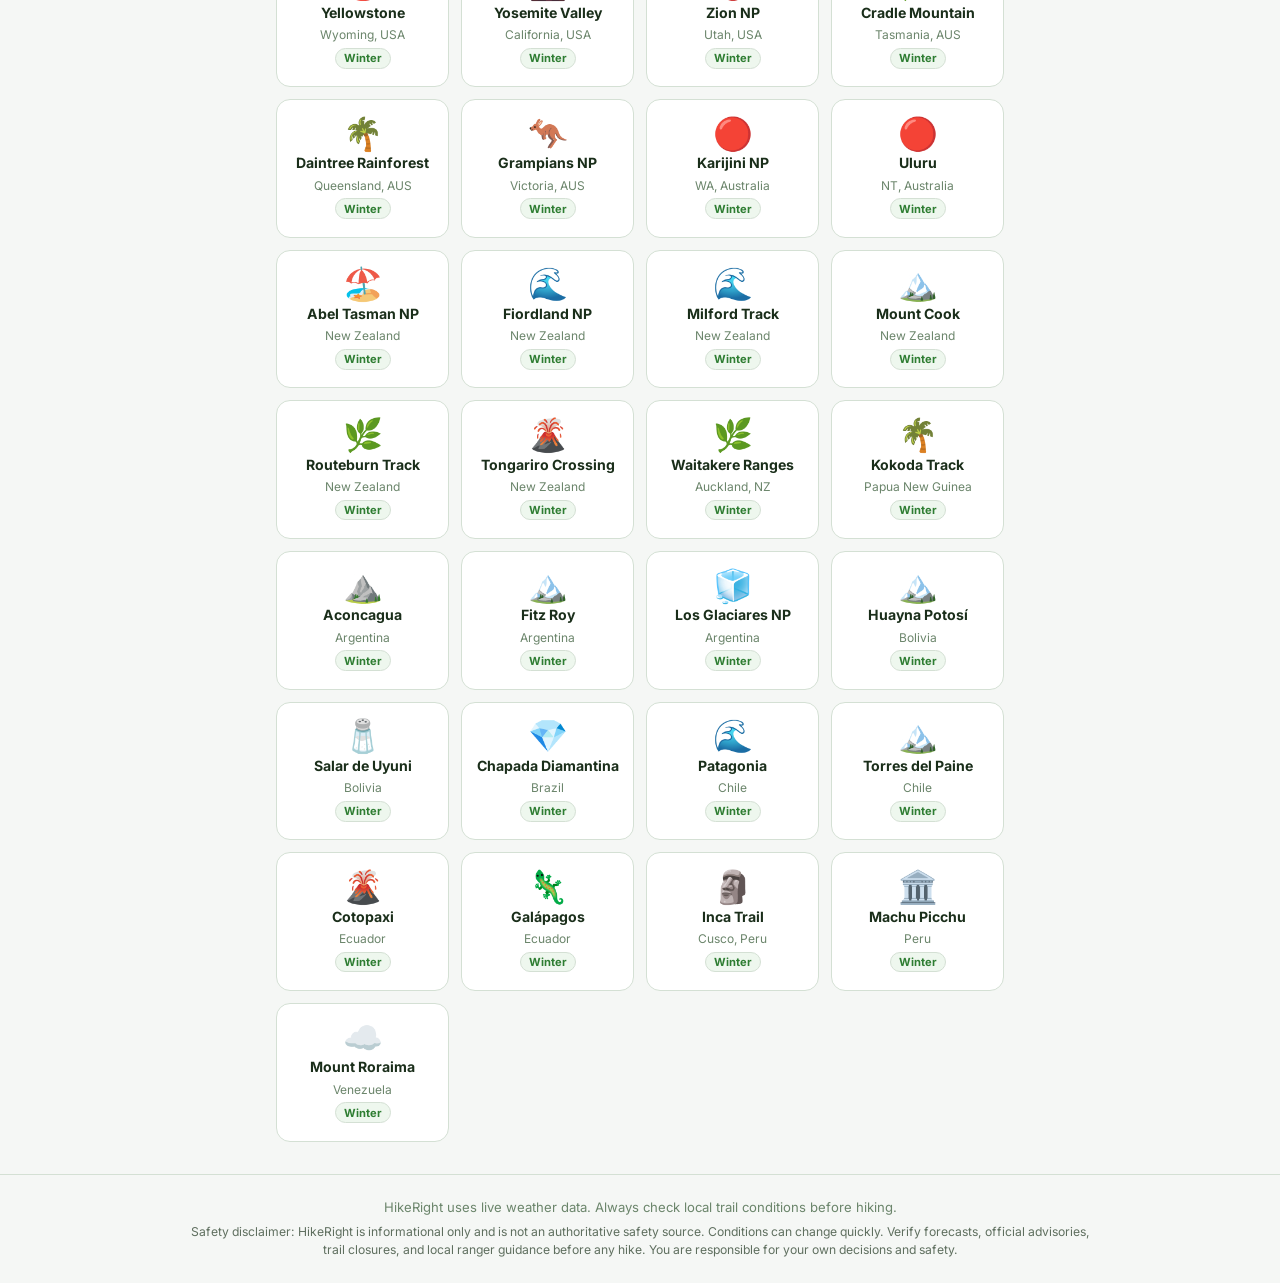
==== commit b8a1bc01: "Add safety disclaimers across app and README" ====
--- a/index.html
+++ b/index.html
@@ -363,6 +363,7 @@
 
   <footer>
     <p>HikeRight uses live weather data. Always check local trail conditions before hiking.</p>
+    <p class="disclaimer-note">Safety disclaimer: HikeRight is informational only and is not an authoritative safety source. Conditions can change quickly. Verify forecasts, official advisories, trail closures, and local ranger guidance before any hike. You are responsible for your own decisions and safety.</p>
   </footer>
 
   <script src="app.js"></script>
--- a/style.css
+++ b/style.css
@@ -703,6 +703,14 @@
   border-top: 1px solid var(--border);
 }
 
+.disclaimer-note {
+  margin: 0.55rem auto 0;
+  max-width: 920px;
+  font-size: 0.76rem;
+  line-height: 1.45;
+  color: #5f6f5f;
+}
+
 /* UTIL */
 .hidden { display: none !important; }
 
@@ -756,6 +764,7 @@
   margin: 0;
 }
 
+.planner-calendar-wrap {
   background: var(--card2);
   border: 1px solid var(--border);
   border-radius: 12px;
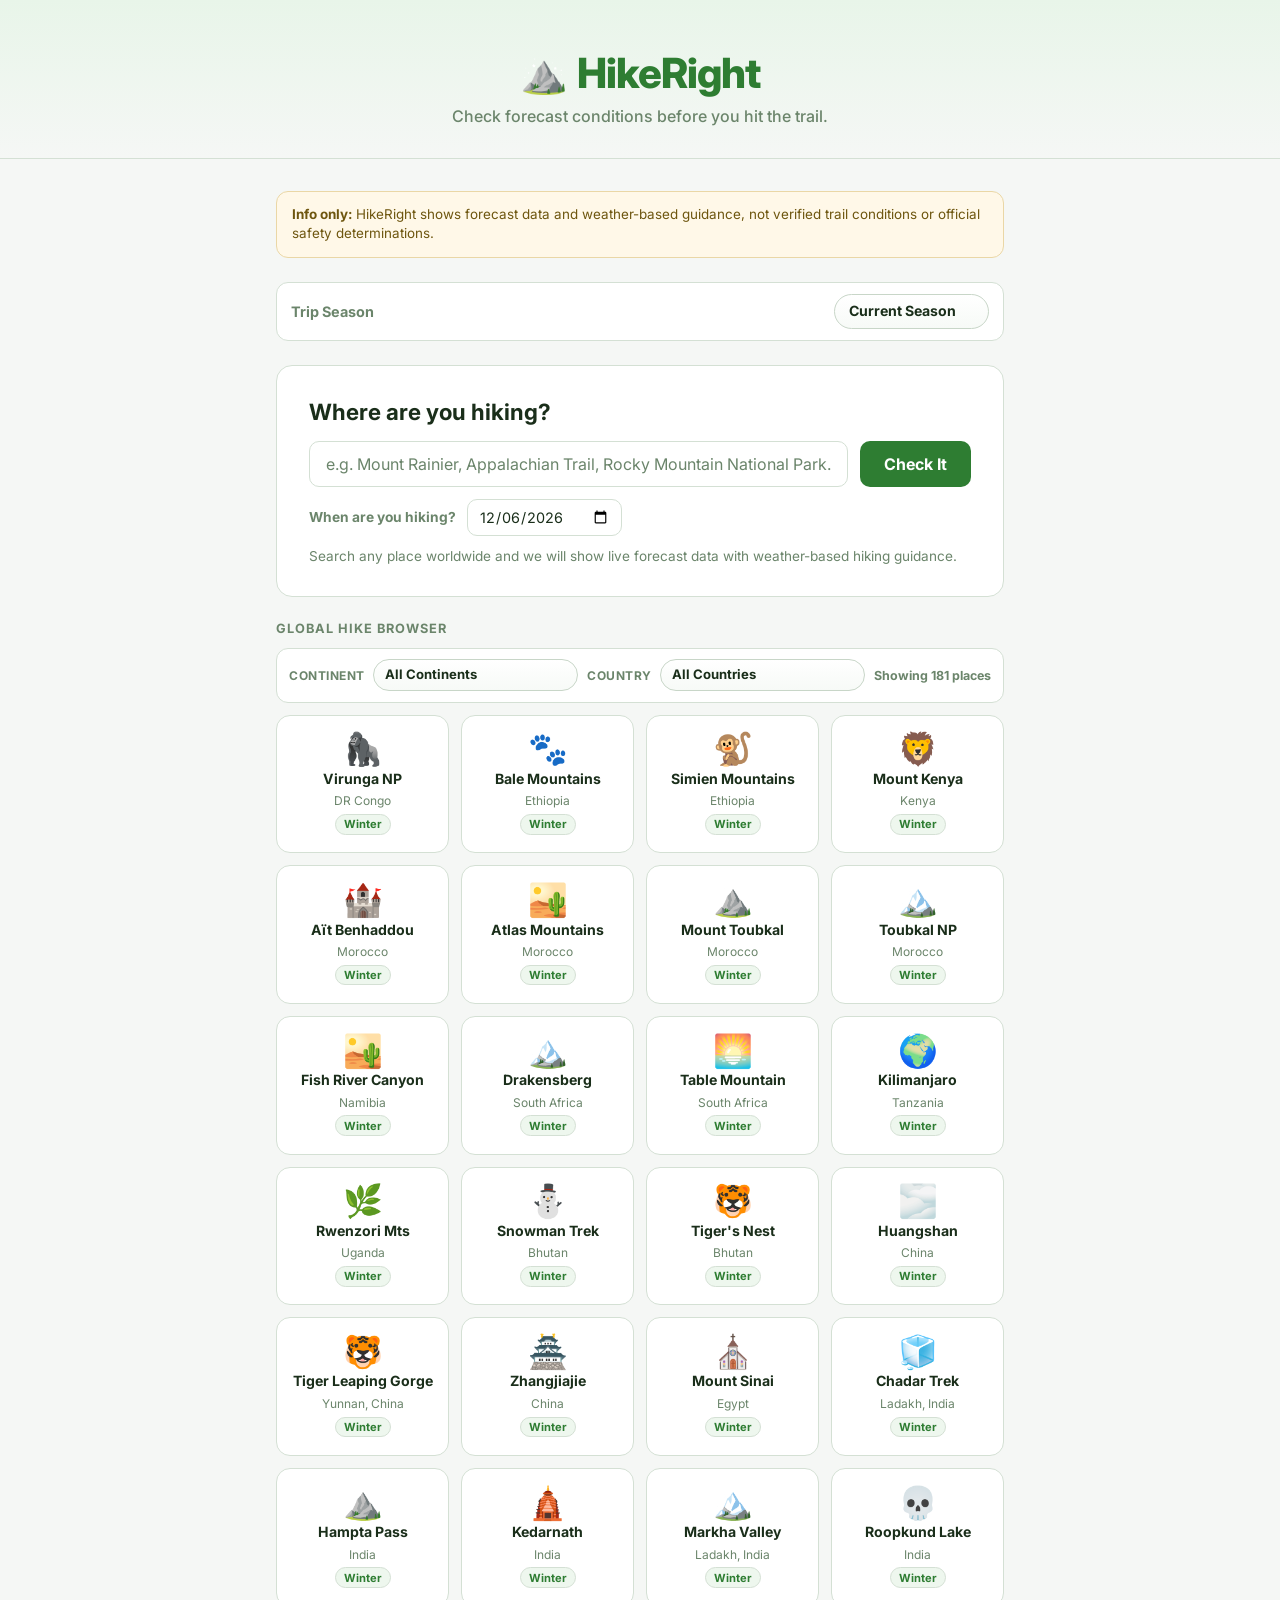
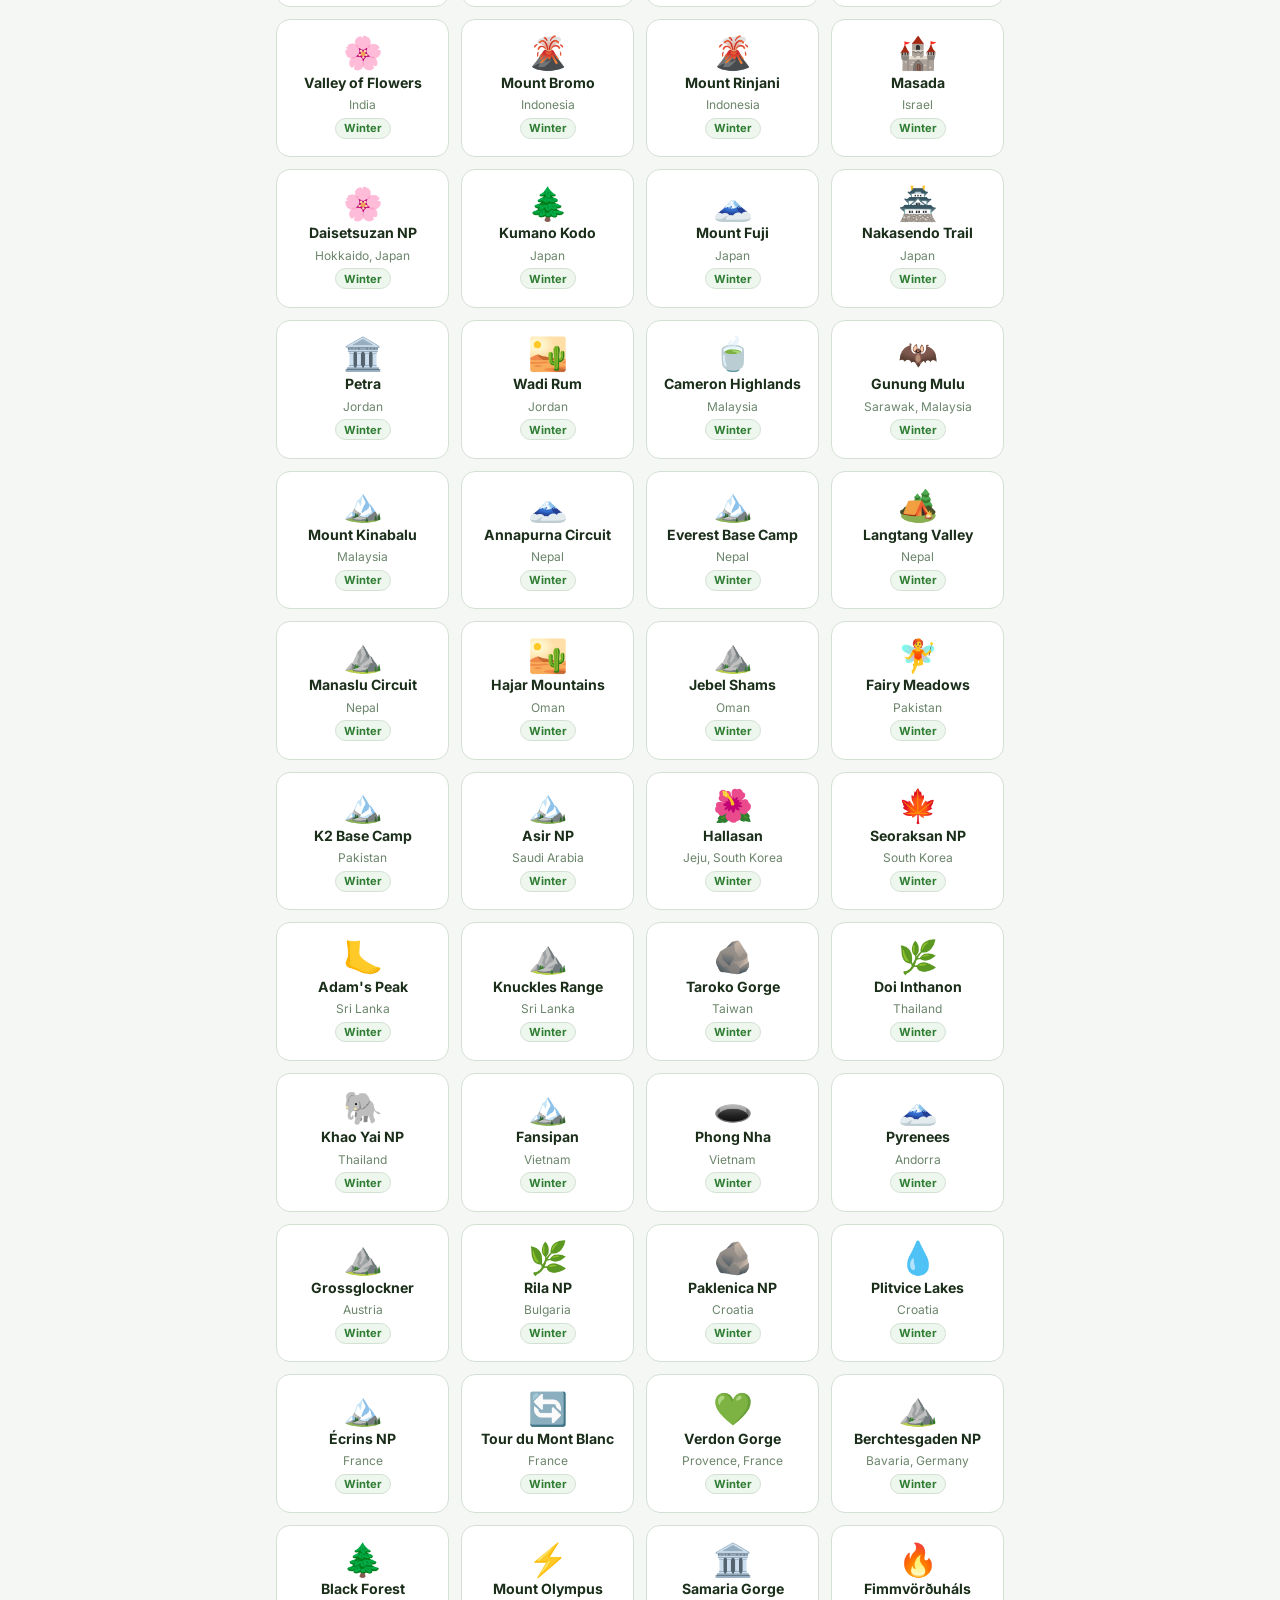
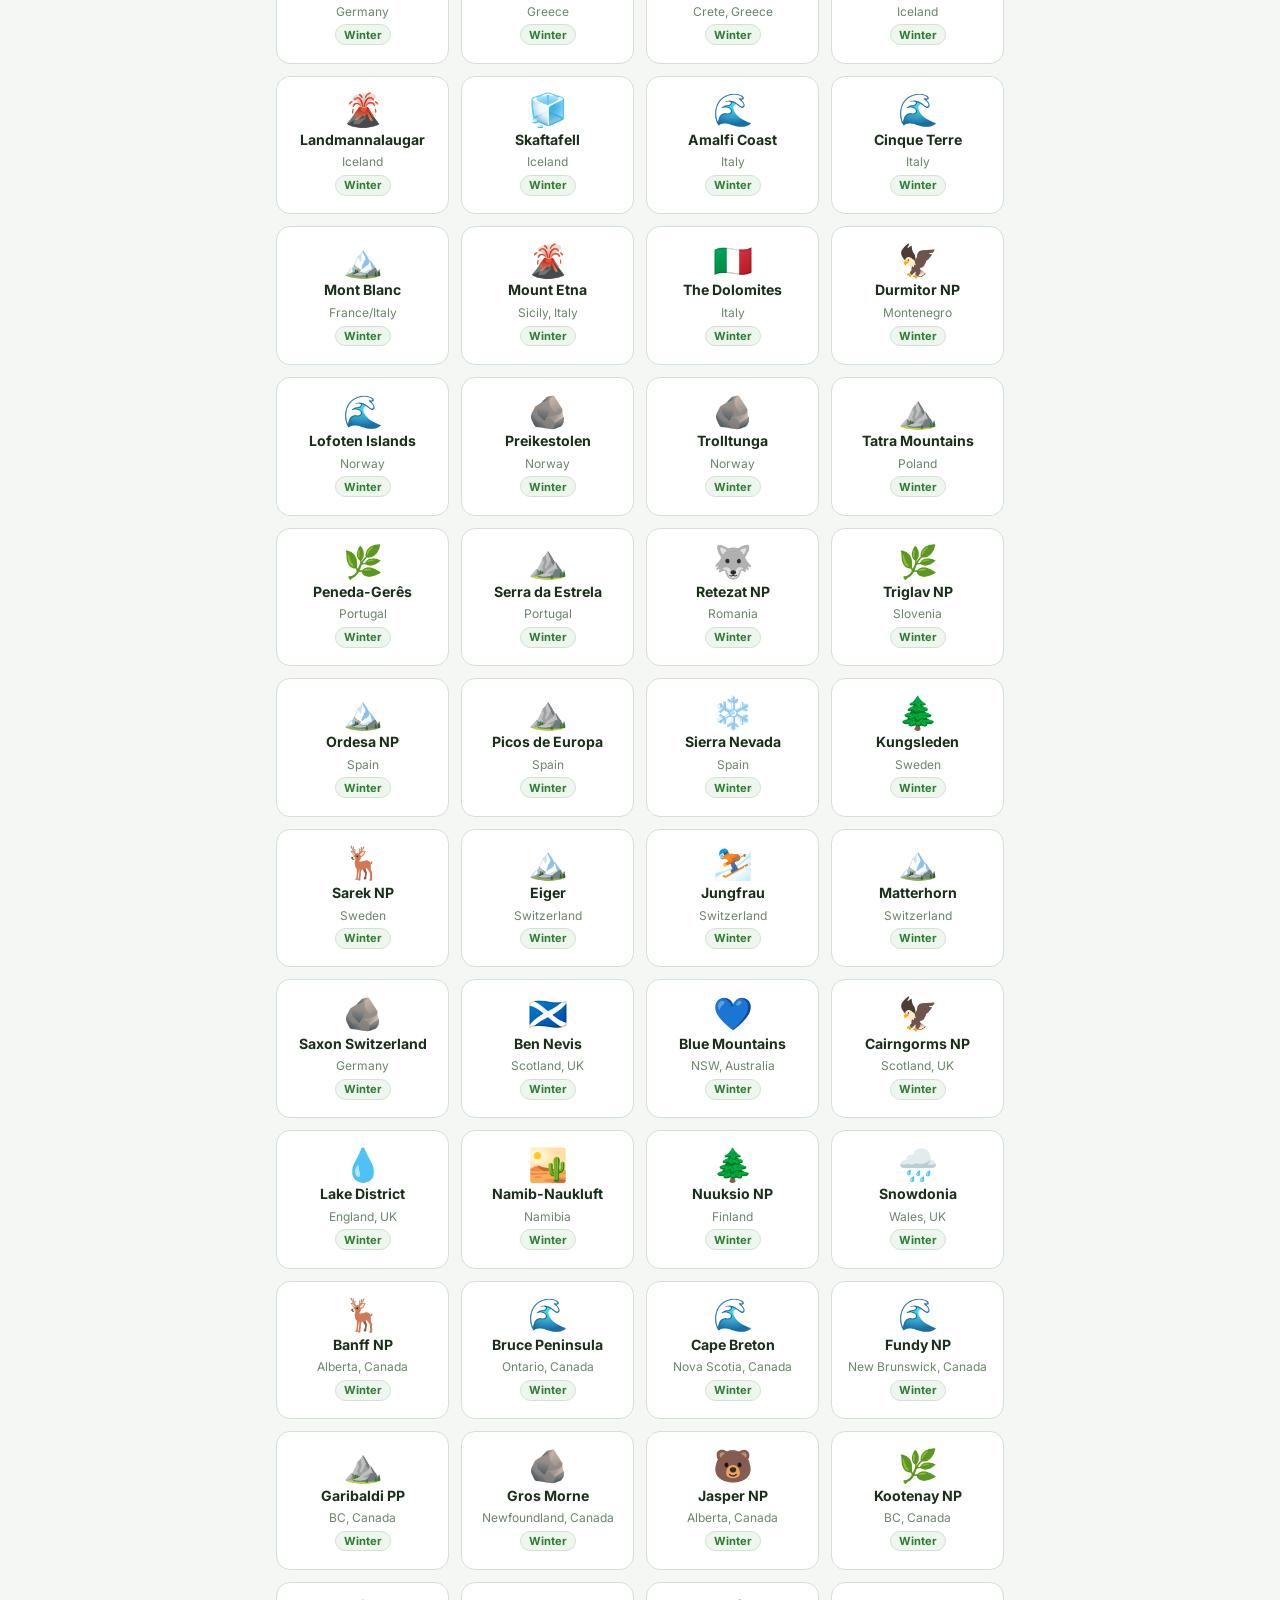
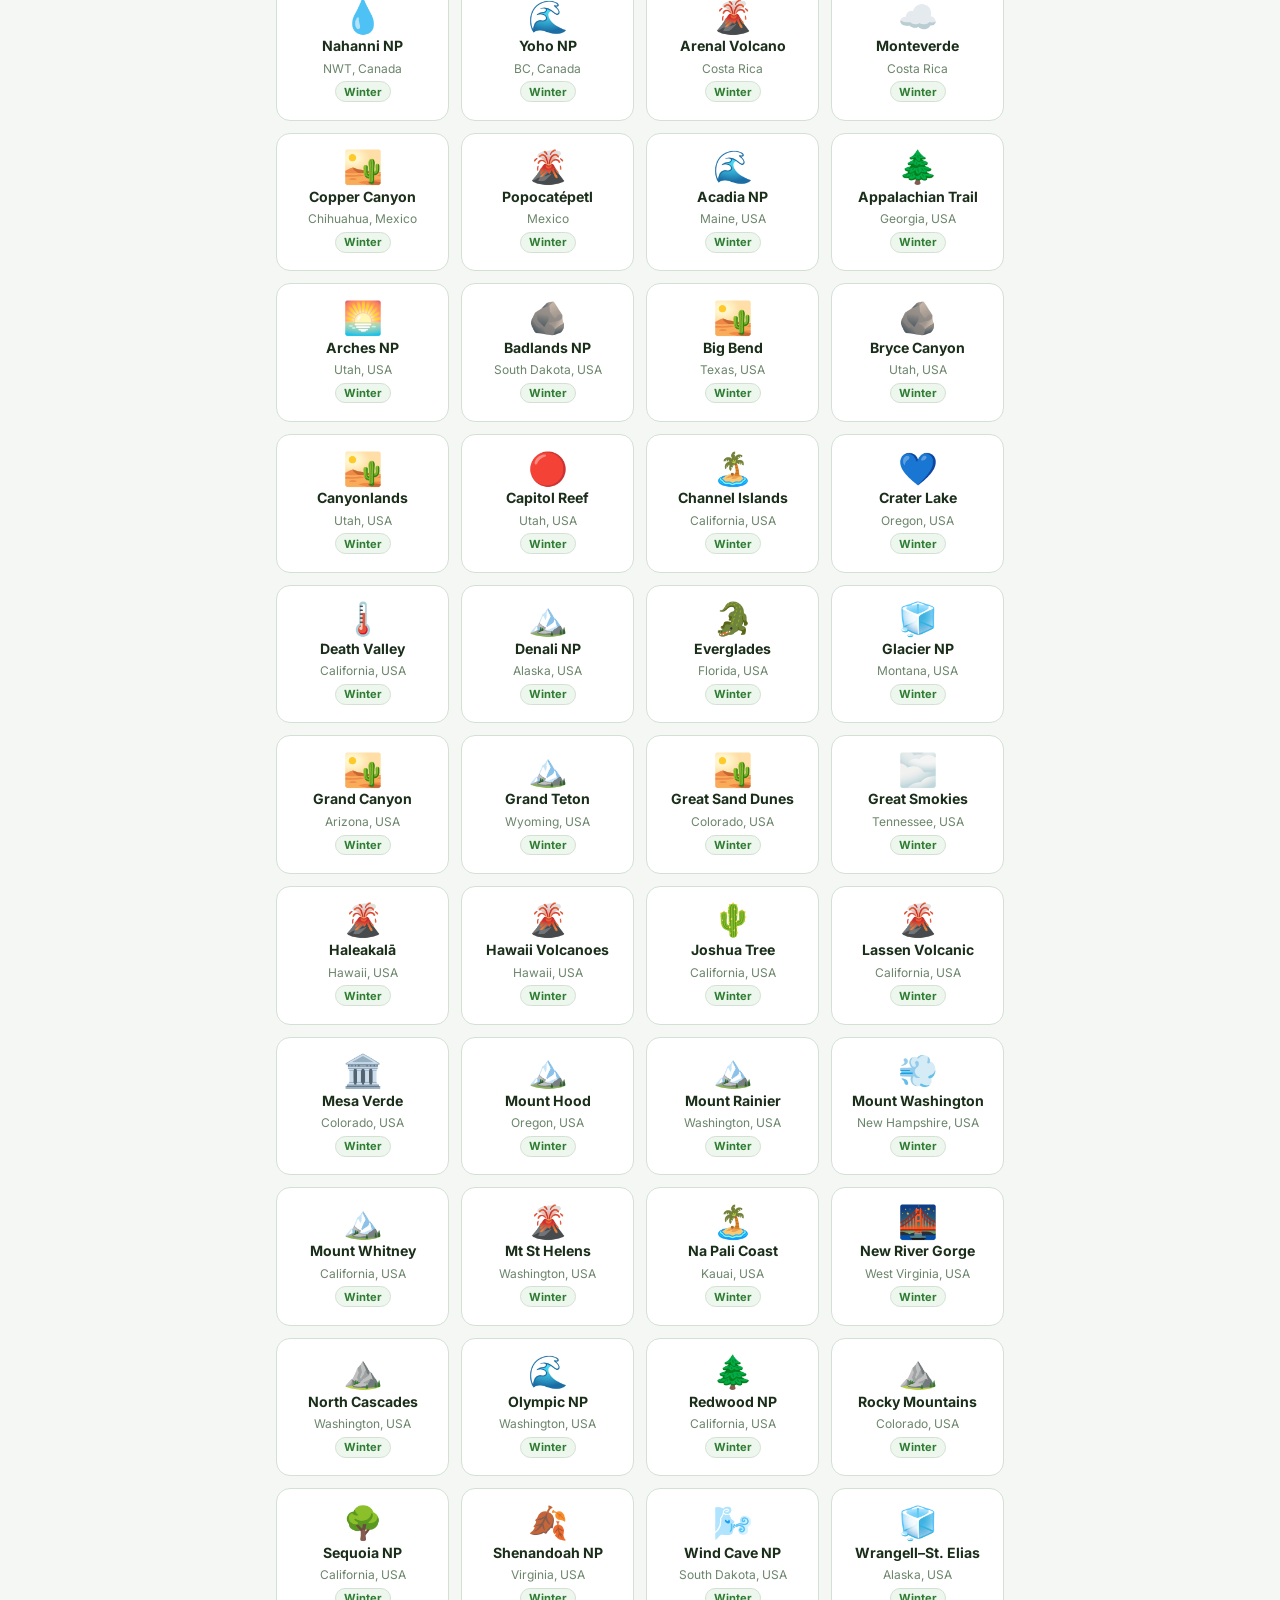
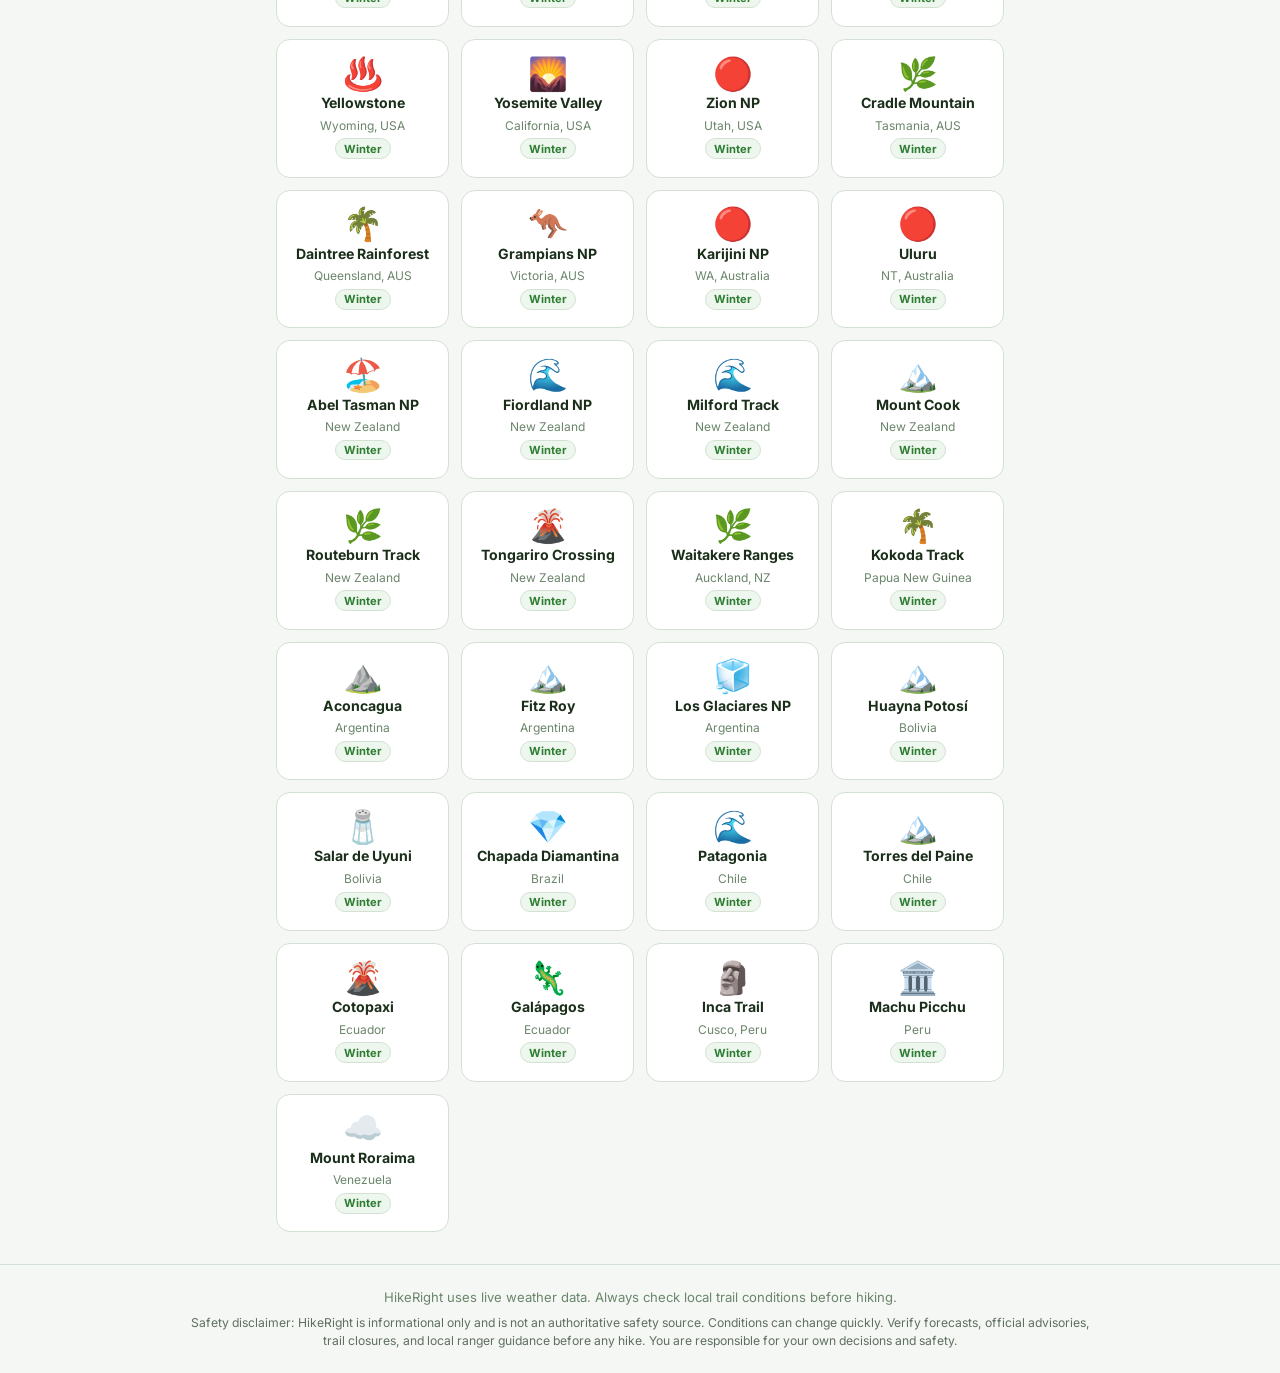
==== commit 32bc8a86: "Reduce overclaims, add disclaimers, and refine weather-based wording" ====
--- a/index.html
+++ b/index.html
@@ -3,7 +3,7 @@
 <head>
   <meta charset="UTF-8" />
   <meta name="viewport" content="width=device-width, initial-scale=1.0"/>
-  <title>HikeRight – Is It Safe to Hike?</title>
+  <title>HikeRight – Weather-Based Hike Planner</title>
   <link rel="stylesheet" href="style.css" />
 </head>
 <body>
@@ -12,10 +12,14 @@
       <span class="logo-icon">⛰️</span>
       <span class="logo-text">HikeRight</span>
     </div>
-    <p class="tagline">Check conditions before you hit the trail.</p>
+    <p class="tagline">Check forecast conditions before you hit the trail.</p>
   </header>
 
   <main>
+    <div class="disclaimer-banner">
+      <p><strong>Info only:</strong> HikeRight shows forecast data and weather-based guidance, not verified trail conditions or official safety determinations.</p>
+    </div>
+
     <div class="season-banner">
       <label for="seasonSelect">Trip Season</label>
       <select id="seasonSelect">
@@ -42,7 +46,7 @@
         <label for="hikeDateInput">When are you hiking?</label>
         <input type="date" id="hikeDateInput" />
       </div>
-      <p class="hint">Search any place worldwide and we will check live weather safety.</p>
+      <p class="hint">Search any place worldwide and we will show live forecast data with weather-based hiking guidance.</p>
     </div>
 
     <!-- FEATURED HIKES -->
--- a/style.css
+++ b/style.css
@@ -106,6 +106,16 @@
 }
 
 /* SEARCH CARD */
+.disclaimer-banner {
+  background: #fff8e8;
+  border: 1px solid #ead7a6;
+  color: #6e560f;
+  border-radius: 12px;
+  padding: 0.8rem 0.95rem;
+  font-size: 0.84rem;
+  line-height: 1.45;
+}
+
 .search-card {
   background: var(--card);
   border: 1px solid var(--border);
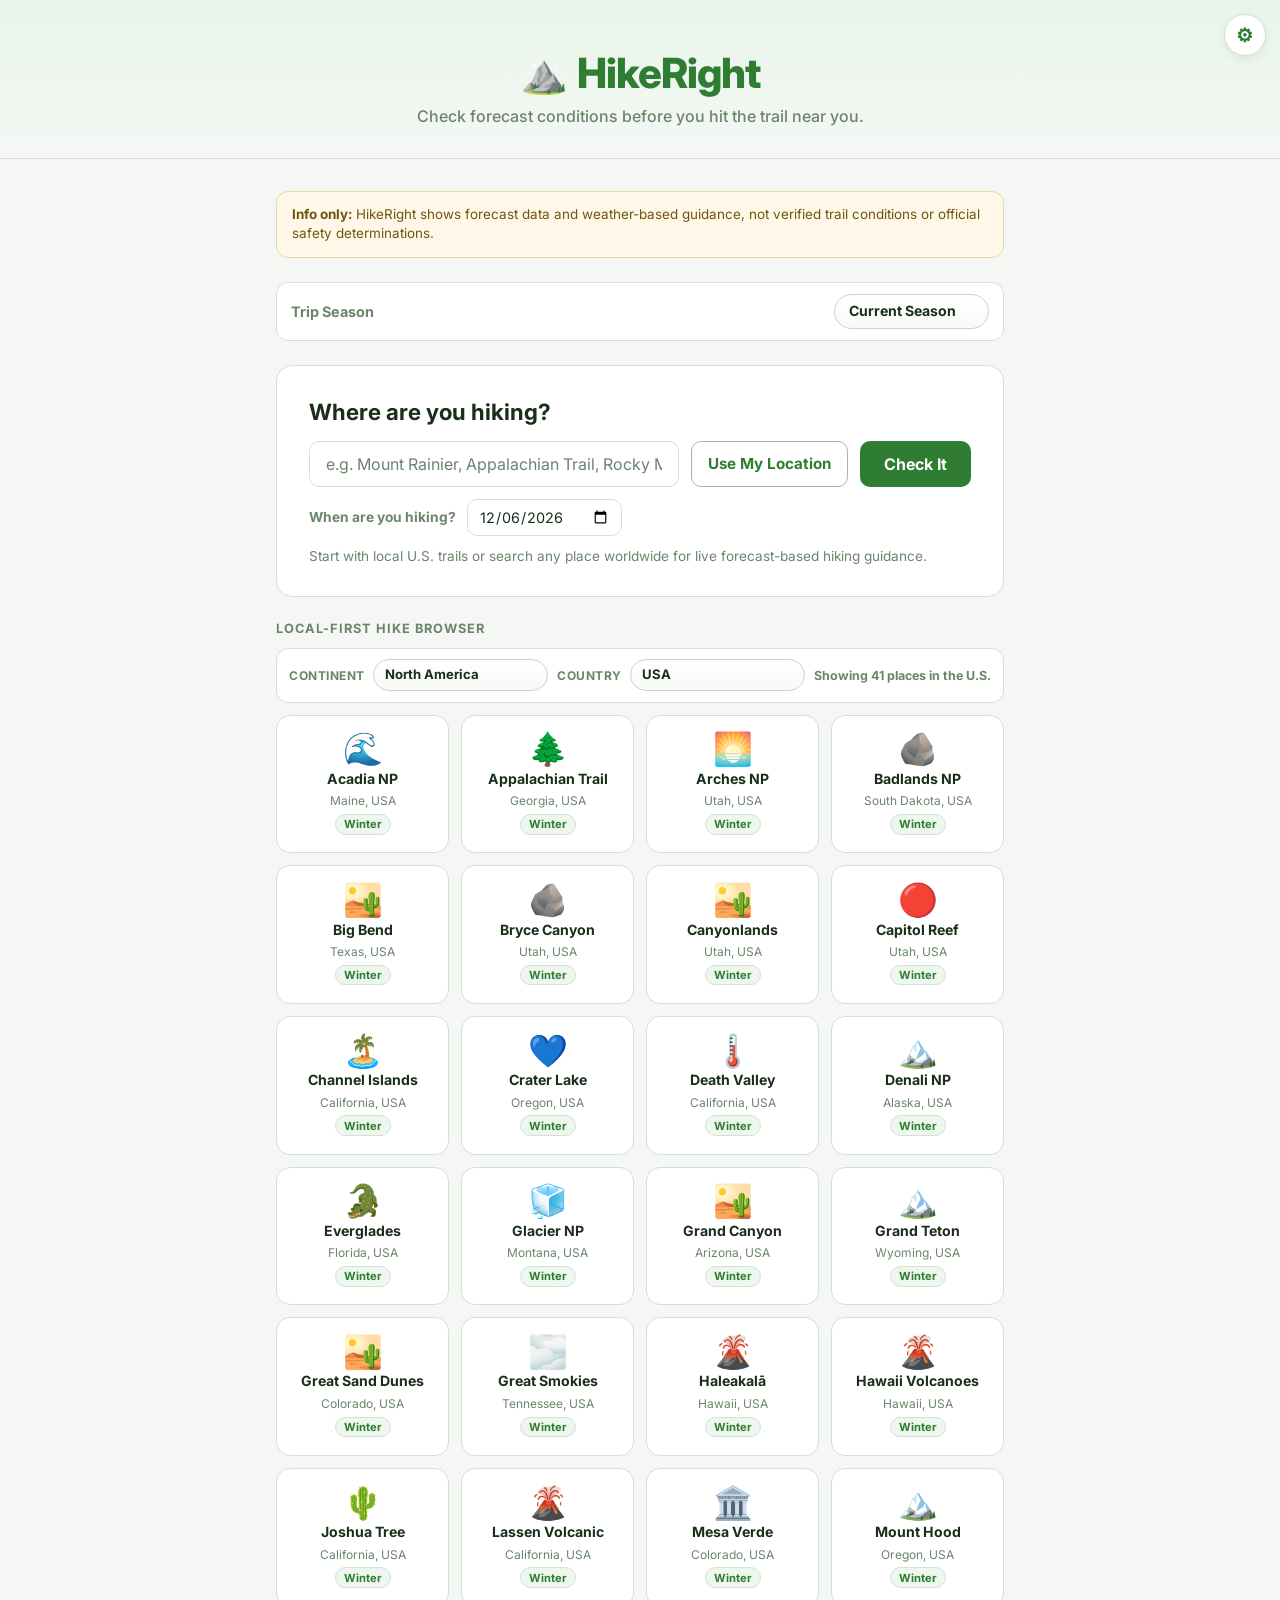
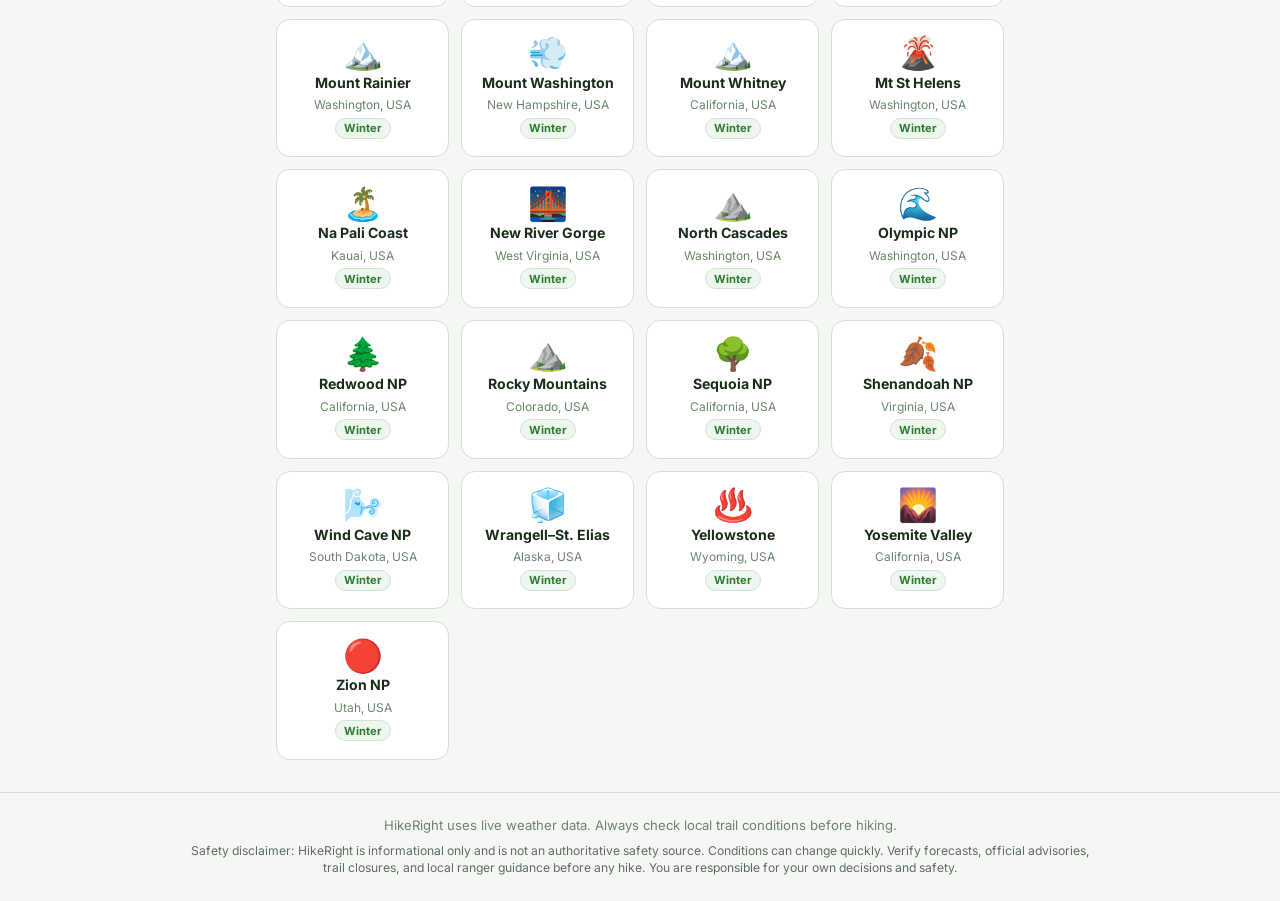
==== commit d6fc4630: "Add local settings UX and strengthen high-risk hike warnings" ====
--- a/index.html
+++ b/index.html
@@ -8,11 +8,43 @@
 </head>
 <body>
   <header>
+    <div class="settings-shell" id="settingsShell">
+      <button id="settingsToggleBtn" class="settings-toggle" type="button" aria-label="Open settings" aria-expanded="false">⚙</button>
+      <div id="settingsPopover" class="settings-popover hidden">
+        <p class="settings-title">Preferences</p>
+        <div class="settings-grid">
+          <label>
+            Language
+            <select id="settingLanguage">
+              <option value="en-US">English (US)</option>
+              <option value="es-ES">Espanol</option>
+              <option value="fr-FR">Francais</option>
+            </select>
+          </label>
+          <label>
+            Units
+            <select id="settingUnits">
+              <option value="us">US (F, mph, in)</option>
+              <option value="metric">Metric (C, km/h, mm)</option>
+            </select>
+          </label>
+          <label>
+            Trail Focus
+            <select id="settingLocalFocus">
+              <option value="us">Local-first (U.S.)</option>
+              <option value="global">Global</option>
+            </select>
+          </label>
+        </div>
+        <p id="settingsSavedNote" class="settings-saved-note hidden">Saved</p>
+      </div>
+    </div>
+
     <div class="logo">
       <span class="logo-icon">⛰️</span>
       <span class="logo-text">HikeRight</span>
     </div>
-    <p class="tagline">Check forecast conditions before you hit the trail.</p>
+    <p class="tagline">Check forecast conditions before you hit the trail near you.</p>
   </header>
 
   <main>
@@ -40,18 +72,19 @@
           placeholder="e.g. Mount Rainier, Appalachian Trail, Rocky Mountain National Park..."
           autocomplete="off"
         />
+        <button id="nearMeBtn" type="button">Use My Location</button>
         <button id="checkBtn">Check It</button>
       </div>
       <div class="date-row">
         <label for="hikeDateInput">When are you hiking?</label>
         <input type="date" id="hikeDateInput" />
       </div>
-      <p class="hint">Search any place worldwide and we will show live forecast data with weather-based hiking guidance.</p>
+      <p class="hint">Start with local U.S. trails or search any place worldwide for live forecast-based hiking guidance.</p>
     </div>
 
     <!-- FEATURED HIKES -->
     <div class="featured-section">
-      <p class="featured-label">Global Hike Browser</p>
+      <p class="featured-label">Local-First Hike Browser</p>
       <div class="place-organizer">
         <label for="placeContinent">Continent</label>
         <select id="placeContinent">
--- a/style.css
+++ b/style.css
@@ -27,14 +27,52 @@
   min-height: 100vh;
   display: flex;
   flex-direction: column;
+  overflow-x: hidden;
 }
 
 /* HEADER */
 header {
+  position: relative;
   text-align: center;
   padding: 3rem 1rem 2rem;
   background: linear-gradient(180deg, #e8f5e9 0%, var(--bg) 100%);
   border-bottom: 1px solid var(--border);
+}
+
+.settings-shell {
+  position: absolute;
+  top: 0.9rem;
+  right: 0.9rem;
+  z-index: 20;
+}
+
+.settings-toggle {
+  width: 42px;
+  height: 42px;
+  border-radius: 999px;
+  border: 1px solid var(--border);
+  background: #ffffff;
+  color: var(--accent);
+  font-size: 1.2rem;
+  font-weight: 700;
+  cursor: pointer;
+  box-shadow: 0 3px 10px rgba(20, 46, 20, 0.08);
+}
+
+.settings-toggle:hover {
+  border-color: var(--accent);
+  background: #eef7ee;
+}
+
+.settings-popover {
+  margin-top: 0.5rem;
+  width: min(92vw, 360px);
+  background: var(--card);
+  border: 1px solid var(--border);
+  border-radius: 12px;
+  padding: 0.85rem;
+  text-align: left;
+  box-shadow: 0 14px 30px rgba(20, 46, 20, 0.16);
 }
 
 .logo {
@@ -93,12 +131,13 @@
   margin-left: 0.8rem;
   color: var(--accent);
   text-decoration: none;
-  font-weight: 700;
-  font-size: 0.86rem;
-  border: 1px solid var(--border);
+  font-weight: 800;
+  font-size: 0.98rem;
+  border: 1.5px solid var(--border);
   border-radius: 999px;
-  padding: 0.3rem 0.7rem;
+  padding: 0.55rem 1rem;
   background: #fff;
+  min-height: 42px;
 }
 
 .planner-link:hover {
@@ -162,6 +201,62 @@
 .season-banner label {
   font-size: 0.9rem;
   color: var(--muted);
+  font-weight: 700;
+}
+
+.settings-title {
+  font-size: 0.78rem;
+  font-weight: 800;
+  color: var(--muted);
+  letter-spacing: 0.7px;
+  text-transform: uppercase;
+}
+
+.settings-grid {
+  display: grid;
+  grid-template-columns: repeat(3, minmax(140px, 1fr));
+  gap: 0.65rem;
+}
+
+.settings-grid label {
+  display: flex;
+  flex-direction: column;
+  gap: 0.32rem;
+  color: var(--muted);
+  font-size: 0.76rem;
+  font-weight: 700;
+}
+
+.settings-grid select {
+  appearance: none;
+  -webkit-appearance: none;
+  border: 1.5px solid #c8d6c8;
+  background-color: #fff;
+  background-image:
+    linear-gradient(180deg, #ffffff 0%, #f7faf7 100%),
+    url("data:image/svg+xml,%3Csvg xmlns='http://www.w3.org/2000/svg' width='14' height='14' viewBox='0 0 16 16'%3E%3Cpath fill='none' stroke='%231a2e1a' stroke-width='1.6' stroke-linecap='round' stroke-linejoin='round' d='M4 6l4 4 4-4'/%3E%3C/svg%3E");
+  background-repeat: no-repeat, no-repeat;
+  background-position: 0 0, right 0.45rem center;
+  background-size: 100% 100%, 14px;
+  color: var(--text);
+  border-radius: 999px;
+  padding: 0.42rem 1.6rem 0.42rem 0.68rem;
+  font-size: 0.82rem;
+  font-weight: 700;
+  font-family: inherit;
+  line-height: 1.2;
+  cursor: pointer;
+}
+
+.settings-grid select:focus {
+  outline: none;
+  border-color: var(--accent);
+  box-shadow: 0 0 0 3px rgba(46, 125, 50, 0.12);
+}
+
+.settings-saved-note {
+  color: var(--accent);
+  font-size: 0.74rem;
   font-weight: 700;
 }
 
@@ -251,6 +346,29 @@
 
 #checkBtn:hover { background: #43a047; }
 #checkBtn:active { transform: scale(0.97); }
+
+#nearMeBtn {
+  background: #ffffff;
+  color: var(--accent);
+  border: 1.5px solid #9fbe9f;
+  border-radius: 10px;
+  font-size: 0.95rem;
+  font-weight: 700;
+  padding: 0.75rem 1rem;
+  cursor: pointer;
+  transition: background 0.2s, transform 0.1s, border-color 0.2s;
+  font-family: inherit;
+  white-space: nowrap;
+}
+
+#nearMeBtn:hover {
+  background: #eef7ee;
+  border-color: var(--accent);
+}
+
+#nearMeBtn:active {
+  transform: scale(0.97);
+}
 
 #hikeDateInput {
   border: 1.5px solid var(--border);
@@ -370,6 +488,7 @@
 
 @media (max-width: 700px) { .featured-grid { grid-template-columns: repeat(2, 1fr); } }
 @media (max-width: 420px) { .featured-grid { grid-template-columns: 1fr 1fr; } }
+@media (max-width: 380px) { .featured-grid { grid-template-columns: 1fr; } }
 
 .hike-tab {
   background: var(--card);
@@ -649,12 +768,29 @@
   .season-row { flex-direction: column; align-items: flex-start; }
   .weather-hero { flex-direction: column; text-align: center; }
   .recommend-grid { grid-template-columns: 1fr; }
+  #checkBtn { width: 100%; }
+  #locationInput { width: 100%; }
+  #nearMeBtn { width: 100%; }
 }
 
 @media (max-width: 520px) {
   .season-banner {
     flex-direction: column;
     align-items: flex-start;
+  }
+
+  .settings-grid {
+    grid-template-columns: 1fr;
+  }
+
+  .settings-shell {
+    top: 0.65rem;
+    right: 0.65rem;
+  }
+
+  .settings-toggle {
+    width: 40px;
+    height: 40px;
   }
 }
 
@@ -696,6 +832,41 @@
 .tips-list ul  { list-style: none; display: flex; flex-direction: column; gap: 0.4rem; }
 .tips-list li  { color: var(--text); font-size: 0.92rem; padding-left: 0.25rem; }
 .tips-list li::before { content: "• "; color: var(--accent); }
+
+/* STRONG RISK STATE */
+.result-card.not-recommended {
+  border-color: #f1b7b3;
+  background: #fff7f7;
+}
+
+.result-card.not-recommended .weather-hero,
+.result-card.not-recommended .recommend-box,
+.result-card.not-recommended .detail-item,
+.result-card.not-recommended .tips-list,
+.result-card.not-recommended .chart-section,
+.result-card.not-recommended .reviews-section {
+  background: #fff1f1;
+  border-color: #efc0bd;
+}
+
+.result-card.not-recommended .recommend-title,
+.result-card.not-recommended .chart-title,
+.result-card.not-recommended .tips-list h3 {
+  color: #a52318;
+}
+
+.result-card.not-recommended .d-label,
+.result-card.not-recommended .hero-feels,
+.result-card.not-recommended .hero-range,
+.result-card.not-recommended .hero-condition,
+.result-card.not-recommended .reviews-note,
+.result-card.not-recommended .tips-list li {
+  color: #7a3230;
+}
+
+.result-card.not-recommended .tips-list li::before {
+  color: #a52318;
+}
 
 /* ELEVATION NOTE */
 .elevation-note {
@@ -815,6 +986,19 @@
   box-shadow: 0 0 0 2px rgba(46, 125, 50, 0.14);
 }
 
+.planner-day-btn.risk-good {
+  border-left: 4px solid #1b8c4e;
+}
+
+.planner-day-btn.risk-caution {
+  border-left: 4px solid #c47d00;
+}
+
+.planner-day-btn.risk-bad {
+  border-left: 4px solid #c0392b;
+  background: #fff8f8;
+}
+
 .planner-day-week {
   font-size: 0.75rem;
   color: var(--muted);
@@ -825,6 +1009,13 @@
   font-size: 0.9rem;
   color: var(--text);
   font-weight: 700;
+}
+
+.planner-day-risk {
+  font-size: 0.7rem;
+  color: var(--muted);
+  font-weight: 700;
+  margin-top: 0.1rem;
 }
 
 .planner-date-row {
@@ -839,6 +1030,68 @@
   .planner-link {
     margin-left: 0;
     margin-top: 0.6rem;
+  }
+}
+
+@media (max-width: 540px) {
+  header {
+    padding: 2.2rem 0.9rem 1.4rem;
+  }
+
+  .logo-text {
+    font-size: 2.1rem;
+  }
+
+  .tagline {
+    font-size: 0.92rem;
+  }
+
+  main {
+    padding: 1.25rem 0.75rem;
+    gap: 1rem;
+  }
+
+  .search-card,
+  .result-card {
+    padding: 1.2rem;
+  }
+
+  .weather-hero {
+    padding: 1.2rem;
+  }
+
+  .hero-temp {
+    font-size: 3.1rem;
+  }
+
+  .result-top {
+    flex-direction: column;
+    align-items: flex-start;
+  }
+
+  .recommend-grid {
+    grid-template-columns: 1fr;
+  }
+}
+
+@media (max-width: 430px) {
+  .planner-calendar-grid {
+    grid-template-columns: 1fr;
+  }
+
+  .detail-grid {
+    grid-template-columns: 1fr;
+  }
+
+  .planner-day-btn {
+    padding: 0.65rem;
+  }
+
+  .chart-section,
+  .warnings-list,
+  .tips-list,
+  .reviews-section {
+    padding: 0.9rem;
   }
 }
 
